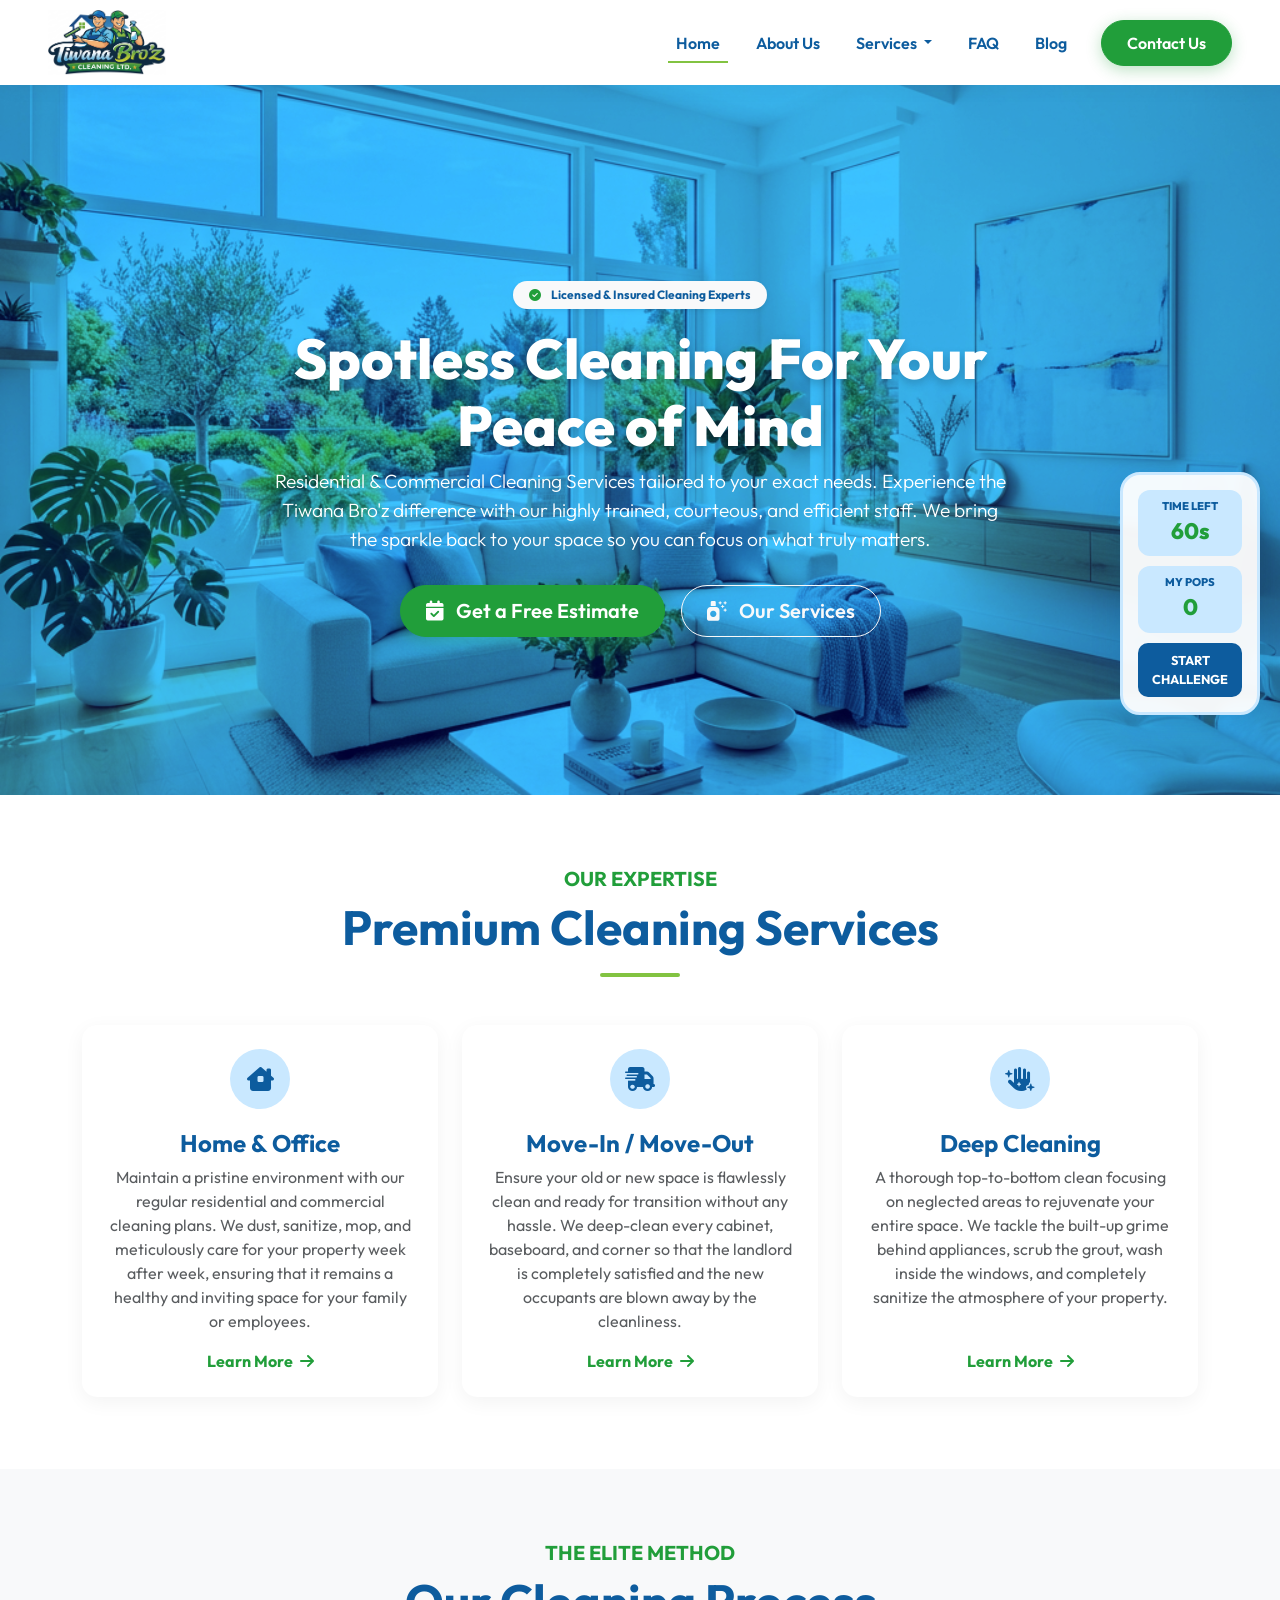
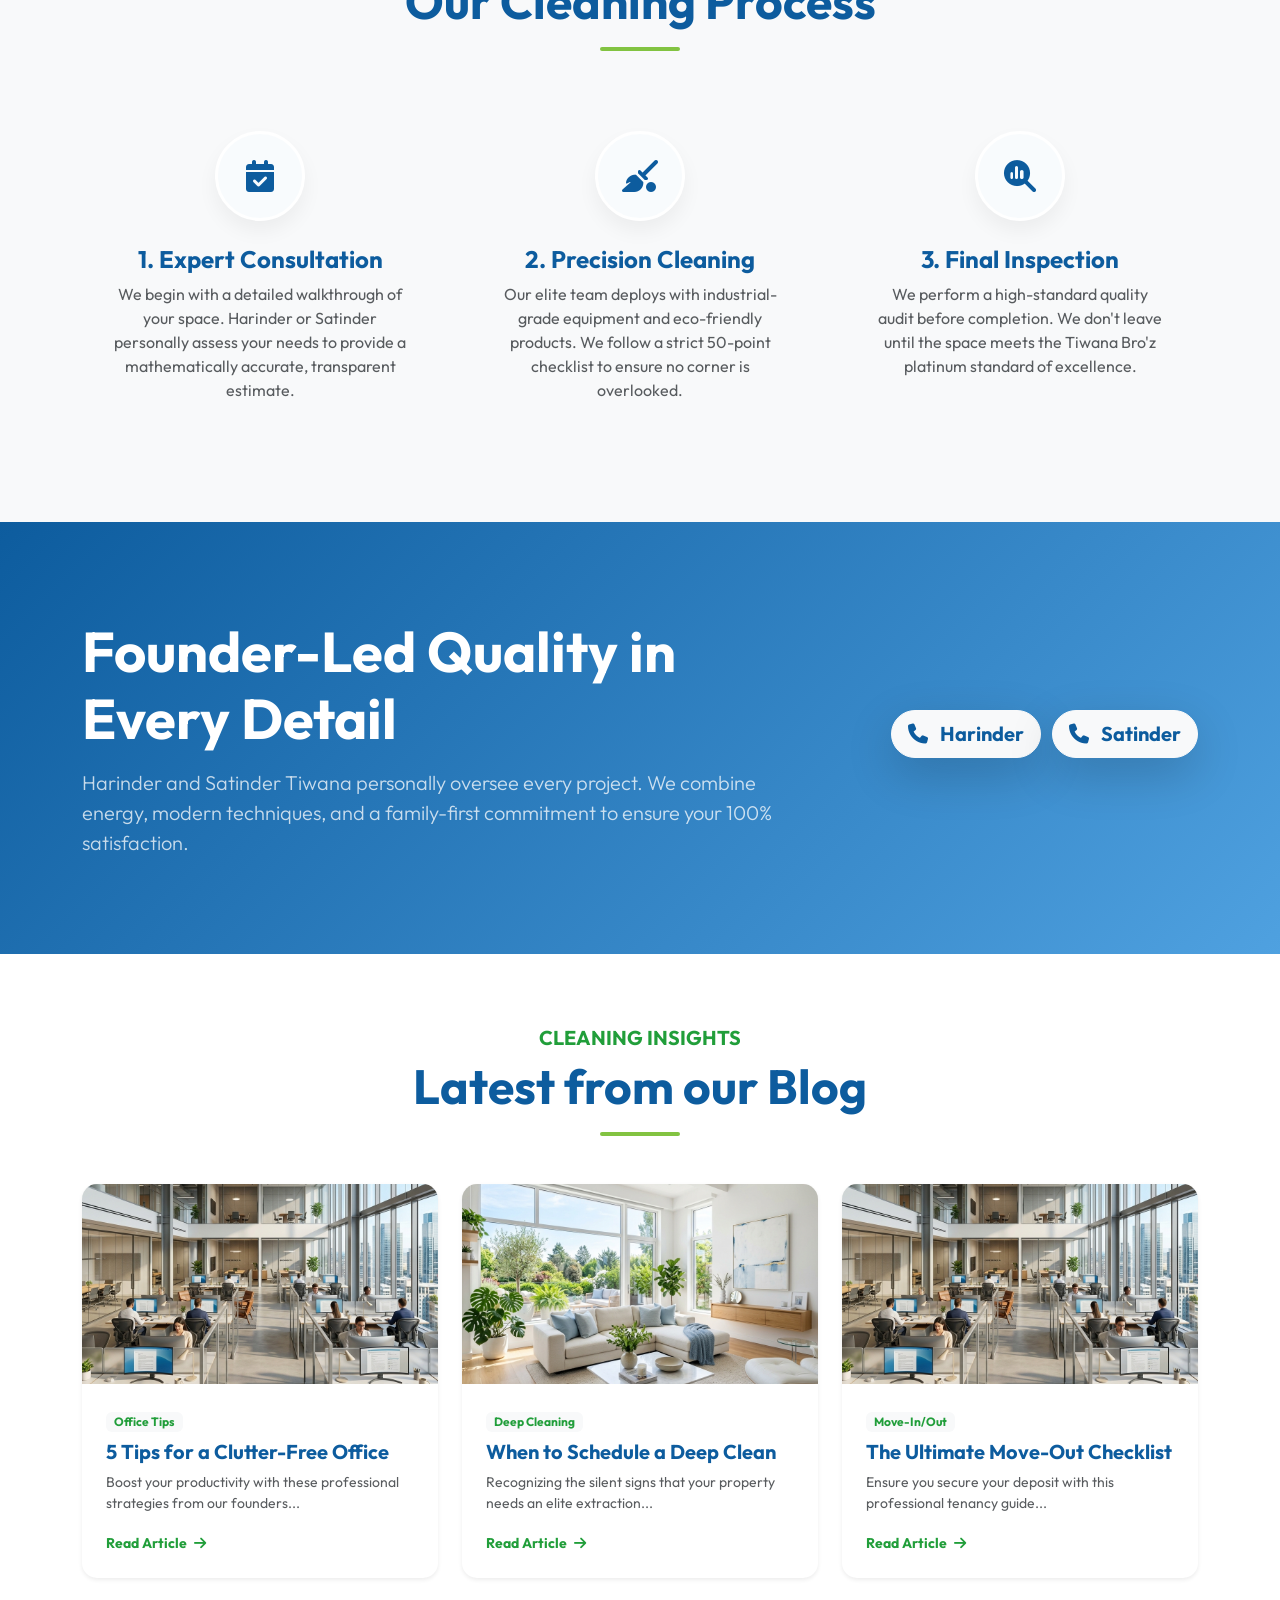
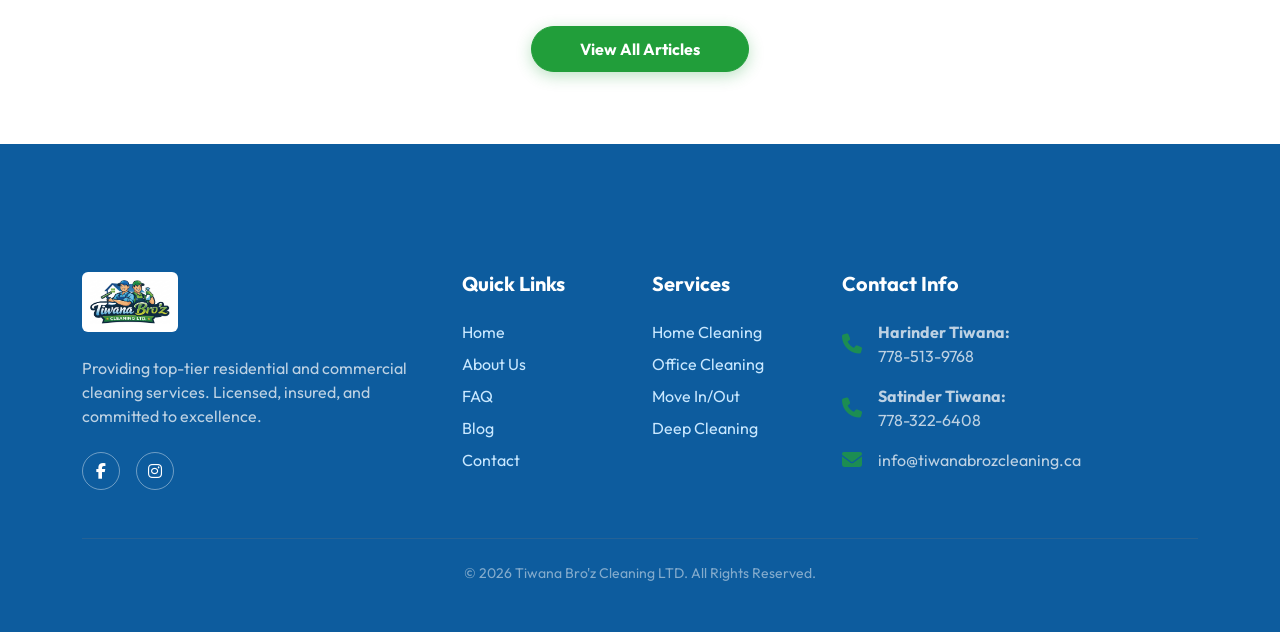
==== index.html @ 013b400e "Selective deployment: Home, About, and Contact pages only" ====
<!DOCTYPE html>
<html lang="en">
<head>
    <meta charset="UTF-8">
    <meta name="viewport" content="width=device-width, initial-scale=1.0">
    <title>Tiwana Bro'z Cleaning Ltd. | Residential & Commercial Cleaning</title>
    <meta name="description" content="Tiwana Bro'z Cleaning offers top-tier Residential & Commercial cleaning services including Move-In/Move-Out and Deep Cleaning in your area. Licensed & Insured.">
    <!-- Bootstrap 5 CSS -->
    <link href="https://cdn.jsdelivr.net/npm/bootstrap@5.3.2/dist/css/bootstrap.min.css" rel="stylesheet">
    <!-- Font Awesome -->
    <link rel="stylesheet" href="https://cdnjs.cloudflare.com/ajax/libs/font-awesome/6.4.0/css/all.min.css">
    <!-- Custom CSS -->
    <link rel="stylesheet" href="style.css">
    <link rel="icon" type="image/png" href="images/logo.png">
</head>
<body>

    <!-- Transparent Glass Navbar -->
    <nav class="navbar navbar-expand-lg navbar-glass fixed-top">
        <div class="container-fluid px-4 px-lg-5">
            <a class="navbar-brand" href="index.html">
                <img src="images/logo.png?v=2" alt="Tiwana Bro'z Cleaning LTD. Logo" style="object-fit: contain;">
            </a>
            <button class="navbar-toggler" type="button" data-bs-toggle="collapse" data-bs-target="#navbarNav" aria-controls="navbarNav" aria-expanded="false" aria-label="Toggle navigation">
                <span class="navbar-toggler-icon"></span>
            </button>
            <div class="collapse navbar-collapse" id="navbarNav">
                <ul class="navbar-nav ms-auto mb-2 mb-lg-0 align-items-center">
                    <li class="nav-item"><a class="nav-link active" href="index.html">Home</a></li>
                    <li class="nav-item"><a class="nav-link" href="about.html">About Us</a></li>
                    <li class="nav-item dropdown">
                        <a class="nav-link dropdown-toggle" href="#" role="button" data-bs-toggle="dropdown" aria-expanded="false">
                            Services
                        </a>
                        <ul class="dropdown-menu border-0 shadow">
                            <li><a class="dropdown-item" href="service-1.html">Home & Office Cleaning</a></li>
                            <li><a class="dropdown-item" href="service-2.html">Move-In / Move-Out</a></li>
                            <li><a class="dropdown-item" href="service-3.html">Deep Cleaning</a></li>
                        </ul>
                    </li>
                    <li class="nav-item"><a class="nav-link" href="faq.html">FAQ</a></li>
                    <li class="nav-item"><a class="nav-link" href="blog.html">Blog</a></li>
                    <li class="nav-item ms-lg-3 mt-3 mt-lg-0"><a class="btn btn-primary" href="contact.html">Contact Us</a></li>
                </ul>
            </div>
        </div>
    </nav>

    <!-- Hero Section -->
    <section class="hero-section" style="background-image: url('images/hero-bg.png');">
        <!-- Overlay is handled in CSS background parameter -->
        <div class="container hero-content text-center mt-5">
            <div class="row justify-content-center">
                <div class="col-lg-8 animate-on-scroll">
                    <span class="badge bg-light text-ocean rounded-pill px-3 py-2 mb-3 shadow-sm"><i class="fa-solid fa-check-circle text-grass me-2"></i> Licensed & Insured Cleaning Experts</span>
                    <h1>Spotless Cleaning For Your Peace of Mind</h1>
                    <p class="lead">Residential & Commercial Cleaning Services tailored to your exact needs. Experience the Tiwana Bro'z difference with our highly trained, courteous, and efficient staff. We bring the sparkle back to your space so you can focus on what truly matters.</p>
                    <div class="d-flex justify-content-center gap-3">
                        <a href="contact.html" class="btn btn-primary btn-lg"><i class="fa-solid fa-calendar-check me-2"></i> Get a Free Estimate</a>
                        <a href="service-1.html" class="btn btn-outline-light btn-lg"><i class="fa-solid fa-spray-can-sparkles me-2"></i> Our Services</a>
                    </div>
                </div>
            </div>
        </div>

    </section>

    <!-- Services Overview Section -->
    <section class="py-5 bg-white">
        <div class="container py-4">
            <div class="text-center mb-5 animate-on-scroll">
                <h5 class="text-grass fw-bold">OUR EXPERTISE</h5>
                <h2 class="display-5 fw-bold text-ocean">Premium Cleaning Services</h2>
                <div class="mx-auto mt-3" style="width: 80px; height: 4px; background-color: var(--tb-lime-green); border-radius: 2px;"></div>
            </div>
            <div class="row g-4">
                <div class="col-md-4 animate-on-scroll" style="transition-delay: 0.1s;">
                    <div class="card service-card p-4 h-100 text-center">
                        <div class="service-icon mx-auto"><i class="fa-solid fa-house-chimney-window"></i></div>
                        <h4 class="fw-bold text-ocean">Home & Office</h4>
                        <p class="text-muted">Maintain a pristine environment with our regular residential and commercial cleaning plans. We dust, sanitize, mop, and meticulously care for your property week after week, ensuring that it remains a healthy and inviting space for your family or employees.</p>
                        <a href="service-1.html" class="text-grass fw-bold mt-auto text-decoration-none">Learn More <i class="fa-solid fa-arrow-right ms-1"></i></a>
                    </div>
                </div>
                <div class="col-md-4 animate-on-scroll" style="transition-delay: 0.2s;">
                    <div class="card service-card p-4 h-100 text-center">
                        <div class="service-icon mx-auto"><i class="fa-solid fa-truck-fast"></i></div>
                        <h4 class="fw-bold text-ocean">Move-In / Move-Out</h4>
                        <p class="text-muted">Ensure your old or new space is flawlessly clean and ready for transition without any hassle. We deep-clean every cabinet, baseboard, and corner so that the landlord is completely satisfied and the new occupants are blown away by the cleanliness.</p>
                        <a href="service-2.html" class="text-grass fw-bold mt-auto text-decoration-none">Learn More <i class="fa-solid fa-arrow-right ms-1"></i></a>
                    </div>
                </div>
                <div class="col-md-4 animate-on-scroll" style="transition-delay: 0.3s;">
                    <div class="card service-card p-4 h-100 text-center">
                        <div class="service-icon mx-auto"><i class="fa-solid fa-hand-sparkles"></i></div>
                        <h4 class="fw-bold text-ocean">Deep Cleaning</h4>
                        <p class="text-muted">A thorough top-to-bottom clean focusing on neglected areas to rejuvenate your entire space. We tackle the built-up grime behind appliances, scrub the grout, wash inside the windows, and completely sanitize the atmosphere of your property.</p>
                        <a href="service-3.html" class="text-grass fw-bold mt-auto text-decoration-none">Learn More <i class="fa-solid fa-arrow-right ms-1"></i></a>
                    </div>
                </div>
            </div>
        </div>
    </section>

    <!-- Premium Process Section -->
    <section class="py-5 bg-light position-relative">
        <div class="container py-4">
            <div class="text-center mb-5 animate-on-scroll">
                <h5 class="text-grass fw-bold">THE ELITE METHOD</h5>
                <h2 class="display-5 fw-bold text-ocean">Our Cleaning Process</h2>
                <div class="mx-auto mt-3" style="width: 80px; height: 4px; background-color: var(--tb-lime-green); border-radius: 2px;"></div>
            </div>
            
            <div class="row g-4 justify-content-center">
                <div class="col-lg-4 animate-on-scroll">
                    <div class="process-step">
                        <div class="process-icon-wrapper">
                            <i class="fa-solid fa-calendar-check"></i>
                        </div>
                        <h4 class="fw-bold text-ocean">1. Expert Consultation</h4>
                        <p class="text-muted">We begin with a detailed walkthrough of your space. Harinder or Satinder personally assess your needs to provide a mathematically accurate, transparent estimate.</p>
                    </div>
                </div>
                <div class="col-lg-4 animate-on-scroll" style="transition-delay: 0.2s;">
                    <div class="process-step">
                        <div class="process-icon-wrapper">
                            <i class="fa-solid fa-broom-ball"></i>
                        </div>
                        <h4 class="fw-bold text-ocean">2. Precision Cleaning</h4>
                        <p class="text-muted">Our elite team deploys with industrial-grade equipment and eco-friendly products. We follow a strict 50-point checklist to ensure no corner is overlooked.</p>
                    </div>
                </div>
                <div class="col-lg-4 animate-on-scroll" style="transition-delay: 0.4s;">
                    <div class="process-step">
                        <div class="process-icon-wrapper">
                            <i class="fa-solid fa-magnifying-glass-chart"></i>
                        </div>
                        <h4 class="fw-bold text-ocean">3. Final Inspection</h4>
                        <p class="text-muted">We perform a high-standard quality audit before completion. We don't leave until the space meets the Tiwana Bro'z platinum standard of excellence.</p>
                    </div>
                </div>
            </div>
        </div>
    </section>

    <!-- Founder Commitment Section -->
    <section class="py-5 bg-gradient-blue text-white position-relative overflow-hidden">
        <div class="container py-5 position-relative z-index-2">
            <div class="row align-items-center">
                <div class="col-lg-8 mb-4 mb-lg-0 animate-on-scroll">
                    <h2 class="display-4 fw-bold mb-3 text-white">Founder-Led Quality in Every Detail</h2>
                    <p class="lead mb-0 text-white opacity-75">Harinder and Satinder Tiwana personally oversee every project. We combine energy, modern techniques, and a family-first commitment to ensure your 100% satisfaction.</p>
                </div>
                <div class="col-lg-4 text-lg-end animate-on-scroll">
                    <a href="tel:7785139768" class="btn btn-light btn-lg text-ocean fw-bold shadow-lg mb-2 me-2 rounded-pill hover-glow"><i class="fa-solid fa-phone me-2"></i> Harinder</a>
                    <a href="tel:7783226408" class="btn btn-light btn-lg text-ocean fw-bold shadow-lg mb-2 rounded-pill hover-glow"><i class="fa-solid fa-phone me-2"></i> Satinder</a>
                </div>
            </div>
        </div>
    </section>

    <!-- Latest Blog Section -->
    <section class="py-5 bg-white">
        <div class="container py-4">
            <div class="text-center mb-5 animate-on-scroll">
                <h5 class="text-grass fw-bold">CLEANING INSIGHTS</h5>
                <h2 class="display-5 fw-bold text-ocean">Latest from our Blog</h2>
                <div class="mx-auto mt-3" style="width: 80px; height: 4px; background-color: var(--tb-lime-green); border-radius: 2px;"></div>
            </div>
            
            <div class="row g-4">
                <div class="col-md-4 animate-on-scroll">
                    <div class="card service-card border-0 shadow-sm h-100">
                        <img src="images/office-bg.png" class="card-img-top rounded-top" alt="Office Cleaning" style="height: 200px; object-fit: cover;">
                        <div class="card-body p-4">
                            <span class="badge bg-light text-grass mb-2">Office Tips</span>
                            <h5 class="fw-bold text-ocean">5 Tips for a Clutter-Free Office</h5>
                            <p class="text-muted small">Boost your productivity with these professional strategies from our founders...</p>
                            <a href="blog-post-1.html" class="text-grass fw-bold text-decoration-none small">Read Article <i class="fa-solid fa-arrow-right ms-1"></i></a>
                        </div>
                    </div>
                </div>
                <div class="col-md-4 animate-on-scroll" style="transition-delay: 0.1s;">
                    <div class="card service-card border-0 shadow-sm h-100">
                        <img src="images/hero-bg.png" class="card-img-top rounded-top" alt="Deep Cleaning" style="height: 200px; object-fit: cover;">
                        <div class="card-body p-4">
                            <span class="badge bg-light text-grass mb-2">Deep Cleaning</span>
                            <h5 class="fw-bold text-ocean">When to Schedule a Deep Clean</h5>
                            <p class="text-muted small">Recognizing the silent signs that your property needs an elite extraction...</p>
                            <a href="blog-post-2.html" class="text-grass fw-bold text-decoration-none small">Read Article <i class="fa-solid fa-arrow-right ms-1"></i></a>
                        </div>
                    </div>
                </div>
                <div class="col-md-4 animate-on-scroll" style="transition-delay: 0.2s;">
                    <div class="card service-card border-0 shadow-sm h-100">
                        <img src="images/office-bg.png" class="card-img-top rounded-top" alt="Move Out" style="height: 200px; object-fit: cover;">
                        <div class="card-body p-4">
                            <span class="badge bg-light text-grass mb-2">Move-In/Out</span>
                            <h5 class="fw-bold text-ocean">The Ultimate Move-Out Checklist</h5>
                            <p class="text-muted small">Ensure you secure your deposit with this professional tenancy guide...</p>
                            <a href="blog-post-3.html" class="text-grass fw-bold text-decoration-none small">Read Article <i class="fa-solid fa-arrow-right ms-1"></i></a>
                        </div>
                    </div>
                </div>
            </div>
            
            <div class="text-center mt-5">
                <a href="blog.html" class="btn btn-primary rounded-pill px-5 fw-bold">View All Articles</a>
            </div>
        </div>
    </section>

    <!-- Footer -->
    <footer class="mt-0">
        <div class="container py-5 position-relative z-index-2">
            <div class="row g-4 mb-4">
                <div class="col-lg-4 col-md-6 mb-4">
                    <div class="mb-4"><img src="images/logo.png?v=2" alt="Tiwana Bro'z Cleaning LTD. Logo" height="60" class="bg-white rounded p-2"></div>
                    <p class="text-light opacity-75 mb-4">Providing top-tier residential and commercial cleaning services. Licensed, insured, and committed to excellence.</p>
                    <div class="d-flex gap-3 mt-4">
                        <a href="#" class="footer-social-link"><i class="fa-brands fa-facebook-f"></i></a>
                        <a href="#" class="footer-social-link"><i class="fa-brands fa-instagram"></i></a>
                    </div>
                </div>
                <div class="col-lg-2 col-md-6 mb-4">
                    <h5 class="text-white fw-bold mb-4">Quick Links</h5>
                    <ul class="list-unstyled">
                        <li class="mb-2"><a href="index.html">Home</a></li>
                        <li class="mb-2"><a href="about.html">About Us</a></li>
                        <li class="mb-2"><a href="faq.html">FAQ</a></li>
                        <li class="mb-2"><a href="blog.html">Blog</a></li>
                        <li class="mb-2"><a href="contact.html">Contact</a></li>
                    </ul>
                </div>
                <div class="col-lg-2 col-md-6 mb-4">
                    <h5 class="text-white fw-bold mb-4">Services</h5>
                    <ul class="list-unstyled">
                        <li class="mb-2"><a href="service-1.html">Home Cleaning</a></li>
                        <li class="mb-2"><a href="service-1.html">Office Cleaning</a></li>
                        <li class="mb-2"><a href="service-2.html">Move In/Out</a></li>
                        <li class="mb-2"><a href="service-3.html">Deep Cleaning</a></li>
                    </ul>
                </div>
                <div class="col-lg-4 col-md-6 mb-4">
                    <h5 class="text-white fw-bold mb-4">Contact Info</h5>
                    <ul class="list-unstyled text-light opacity-75">
                        <li class="mb-3 d-flex align-items-center gap-3">
                            <i class="fa-solid fa-phone text-grass fs-5"></i>
                            <div>
                                <strong>Harinder Tiwana:</strong> <br><a href="tel:7785139768" class="text-light">778-513-9768</a>
                            </div>
                        </li>
                        <li class="mb-3 d-flex align-items-center gap-3">
                            <i class="fa-solid fa-phone text-grass fs-5"></i>
                            <div>
                                <strong>Satinder Tiwana:</strong> <br><a href="tel:7783226408" class="text-light">778-322-6408</a>
                            </div>
                        </li>
                        <li class="mb-3 d-flex align-items-center gap-3">
                            <i class="fa-solid fa-envelope text-grass fs-5"></i>
                            <a href="mailto:info@tiwanabrozcleaning.ca" class="text-light">info@tiwanabrozcleaning.ca</a>
                        </li>
                    </ul>
                </div>
            </div>
            <hr class="border-secondary mb-4 opacity-25">
            <div class="text-center text-light opacity-50 small">
                &copy; 2026 Tiwana Bro'z Cleaning LTD. All Rights Reserved.
            </div>
        </div>
    </footer>

    <script src="https://cdn.jsdelivr.net/npm/bootstrap@5.3.2/dist/js/bootstrap.bundle.min.js"></script>
    <script src="script.js"></script>
</body>
</html>
---- style.css ----
@import url('https://fonts.googleapis.com/css2?family=Outfit:wght@300;400;600;700;800&display=swap');

:root {
  /* Tiwana Bro'z Color Palette based on Business Card */
  --tb-ocean-blue: #0D5C9E;
  --tb-sky-blue: #4FA1E0;
  --tb-light-blue: #C9E8FF;
  --tb-grass-green: #219E3A;
  --tb-lime-green: #82C341;
  --tb-text-dark: #2B3A4A;
  --tb-text-light: #F7FBFF;
  --tb-white: #FFFFFF;
  --tb-cursor-size: 25px;
}

body {
  font-family: 'Outfit', sans-serif;
  color: var(--tb-text-dark);
  background-color: var(--tb-text-light);
  overflow-x: hidden;
  padding-top: 75px; /* Offset for fixed-top navbar */
}

h1, h2, h3, h4, h5, h6 {
  font-weight: 700;
  color: var(--tb-ocean-blue);
}

.hero-section h1, .hero-section h2, .hero-section p,
.page-header h1, .page-header h2, .page-header p,
.bg-gradient-blue h1, .bg-gradient-blue h2, .bg-gradient-blue p,
.bg-gradient-green h1, .bg-gradient-green h2, .bg-gradient-green p {
    color: white !important;
}

/* Custom Overrides & Reusables */
.bg-ocean { background-color: var(--tb-ocean-blue) !important; color: white; }
.bg-sky { background-color: var(--tb-sky-blue) !important; color: white; }
.bg-grass { background-color: var(--tb-grass-green) !important; color: white; }
.bg-gradient-blue {
    background: linear-gradient(135deg, var(--tb-ocean-blue) 0%, var(--tb-sky-blue) 100%);
    color: white;
}
.bg-gradient-green {
    background: linear-gradient(135deg, var(--tb-grass-green) 0%, var(--tb-lime-green) 100%);
    color: white;
}
.text-ocean { color: var(--tb-ocean-blue) !important; }
.text-sky { color: var(--tb-sky-blue) !important; }
.text-grass { color: var(--tb-grass-green) !important; }

/* Buttons */
.btn-primary {
  background-color: var(--tb-grass-green);
  border-color: var(--tb-grass-green);
  border-radius: 50px;
  padding: 10px 25px;
  font-weight: 600;
  box-shadow: 0 4px 15px rgba(33, 158, 58, 0.3);
  transition: all 0.3s ease;
}

.btn-primary:hover {
  background-color: var(--tb-lime-green);
  border-color: var(--tb-lime-green);
  transform: translateY(-2px);
  box-shadow: 0 6px 20px rgba(130, 195, 65, 0.4);
}

.btn-outline-light {
    border-radius: 50px;
    padding: 10px 25px;
    font-weight: 600;
    transition: all 0.3s ease;
}

.btn-outline-light:hover {
    color: var(--tb-ocean-blue);
    background-color: white;
    transform: translateY(-2px);
}

/* Solid White Navbar */
.navbar-glass {
  background: var(--tb-white) !important;
  box-shadow: 0 2px 20px rgba(0, 0, 0, 0.05);
  transition: all 0.4s ease;
  padding: 5px 0; /* Reduced padding */
}
.navbar-brand img {
  height: 65px; /* Compact but clear logo size */
  transition: all 0.3s ease;
}
.navbar-toggler {
    border-color: var(--tb-ocean-blue);
    padding: 8px;
}
.navbar-toggler-icon {
    background-image: url("data:image/svg+xml,%3csvg xmlns='http://www.w3.org/2000/svg' viewBox='0 0 30 30'%3e%3cpath stroke='rgba(13, 92, 158, 1)' stroke-linecap='round' stroke-miterlimit='10' stroke-width='2' d='M4 7h22M4 15h22M4 23h22'/%3e%3c/svg%3e") !important;
}
.navbar-glass .navbar-nav .nav-link {
  color: var(--tb-ocean-blue) !important;
  font-weight: 600;
  margin: 0 10px;
  position: relative;
}
.navbar-glass .navbar-nav .nav-link::before {
  content: '';
  position: absolute;
  width: 0;
  height: 2px;
  bottom: 0;
  left: 0;
  background-color: var(--tb-lime-green);
  transition: width 0.3s ease;
}
.navbar-glass .navbar-nav .nav-link:hover::before,
.navbar-glass .navbar-nav .nav-link.active::before {
  width: 100%;
}
.dropdown-menu {
    border: none;
    box-shadow: 0 10px 30px rgba(0,0,0,0.1);
    border-radius: 12px;
}
.dropdown-item {
    color: var(--tb-ocean-blue);
    font-weight: 500;
    padding: 10px 20px;
}
.dropdown-item:hover, .dropdown-item.active {
    background-color: var(--tb-light-blue);
    color: var(--tb-ocean-blue);
}

/* Hero Section with Animations */
.hero-section {
  position: relative;
  min-height: 80vh;
  display: flex;
  align-items: center;
  background: url('images/hero-bg.png') center/cover no-repeat; /* Fallback */
  background-blend-mode: overlay;
  background-color: rgba(13, 92, 158, 0.85); /* Ocean blue overlay */
  overflow: hidden;
  color: white;
}

.hero-content {
  position: relative;
  z-index: 2;
}

.hero-section h1 {
  color: white !important;
  font-size: 3.5rem;
  font-weight: 800;
  text-shadow: 0 4px 10px rgba(0,0,0,0.2);
}

.hero-section p {
  color: white !important;
  font-size: 1.2rem;
  font-weight: 300;
  margin-bottom: 2rem;
}

/* Animated Bubbles */
.bubble {
  position: absolute;
  bottom: -20px;
  border-radius: 50%;
  background: radial-gradient(circle at 30% 30%, rgba(255, 255, 255, 0.8), rgba(255, 255, 255, 0.1));
  box-shadow: 0 0 15px rgba(255, 255, 255, 0.4), inset 0 0 10px rgba(255, 255, 255, 0.5);
  animation: floatUp 15s infinite ease-in;
  opacity: 0;
  z-index: 10; /* Brought to front to make clickable */
}

@keyframes floatUp {
  0% { transform: translateY(0) scale(0.8); opacity: 0; }
  10% { opacity: 1; }
  90% { opacity: 1; }
  100% { transform: translateY(-1000px) scale(1.2); opacity: 0; }
}

/* Popping Animation */
.bubble.pop {
    animation: popAnimation 0.3s ease-out forwards !important;
}

@keyframes popAnimation {
    0% { transform: scale(1); opacity: 1; }
    50% { transform: scale(1.4); opacity: 0.5; }
    100% { transform: scale(0); opacity: 0; }
}

/* Sparkles Decoration */
.sparkle {
    position: absolute;
    width: 20px;
    height: 20px;
    background: white;
    clip-path: polygon(50% 0%, 61% 35%, 98% 35%, 68% 57%, 79% 91%, 50% 70%, 21% 91%, 32% 57%, 2% 35%, 39% 35%);
    animation: twinkle 3s infinite alternate;
}

@keyframes twinkle {
    0% { transform: scale(0.5); opacity: 0.3; }
    100% { transform: scale(1.2) rotate(45deg); opacity: 1; box-shadow: 0 0 10px white; }
}

/* Service Cards */
.service-card {
  border: none;
  border-radius: 15px;
  box-shadow: 0 5px 20px rgba(0, 0, 0, 0.05);
  transition: all 0.3s ease;
  overflow: hidden;
  height: 100%;
}
.service-card:hover {
  transform: translateY(-10px);
  box-shadow: 0 15px 30px rgba(13, 92, 158, 0.15);
}
.service-icon {
  width: 60px;
  height: 60px;
  border-radius: 50%;
  display: flex;
  align-items: center;
  justify-content: center;
  background-color: var(--tb-light-blue);
  color: var(--tb-ocean-blue);
  font-size: 24px;
  margin-bottom: 20px;
}

/* Footer Element */
.footer-wave {
  position: absolute;
  top: -50px;
  left: 0;
  width: 100%;
  overflow: hidden;
  line-height: 0;
}
.footer-wave svg {
  display: block;
  width: calc(100% + 1.3px);
  height: 50px;
}
.footer-svg-path { fill: var(--tb-ocean-blue); }

.footer-social-link {
    width: 38px;
    height: 38px;
    border: 1px solid rgba(255,255,255,0.4);
    border-radius: 50%;
    color: white;
    display: flex;
    align-items: center;
    justify-content: center;
    text-decoration: none;
    transition: all 0.3s ease;
    padding: 0;
}

.footer-social-link:hover {
    background: var(--tb-lime-green);
    border-color: var(--tb-lime-green);
    color: var(--tb-ocean-blue);
    transform: translateY(-3px);
}

/* Contact Icon Circle Fix */
.contact-icon-circle {
  width: 60px;
  height: 60px;
  display: flex !important;
  align-items: center;
  justify-content: center;
  flex-shrink: 0;
  border-radius: 50%;
}


footer {
  position: relative;
  background-color: var(--tb-ocean-blue);
  color: var(--tb-light-blue);
  padding-top: 80px;
}
footer a { color: var(--tb-light-blue); text-decoration: none; transition: 0.3s; }
footer a:hover { color: var(--tb-lime-green); padding-left: 5px; }

/* Global Animations (Triggered by Intersection Observer) */
.animate-on-scroll {
  opacity: 0;
  transform: translateY(30px);
  transition: all 0.8s ease-out;
}
.animate-on-scroll.visible {
  opacity: 1;
  transform: translateY(0);
}

/* Form Styles */
.form-control {
    border-radius: 8px;
    padding: 12px 15px;
    border: 1px solid #ddd;
}
.form-control:focus {
    border-color: var(--tb-sky-blue);
    box-shadow: 0 0 0 0.2rem rgba(79, 161, 224, 0.25);
}

/* Media Queries for Mobile Fine-Tuning */
@media (max-width: 768px) {
  .hero-section h1 { font-size: 2.5rem; }
  .footer-wave { top: -20px; }
  .footer-wave svg { height: 20px; }
}

/* --- Bubble Challenge UI --- */
#game-stats {
    position: absolute;
    right: 20px;
    bottom: 80px;
    background: rgba(255, 255, 255, 0.95);
    padding: 15px;
    border-radius: 20px;
    box-shadow: 0 10px 30px rgba(13, 92, 158, 0.15);
    z-index: 999;
    text-align: center;
    border: 3px solid var(--tb-light-blue);
    display: none; /* Shown via JS */
    flex-direction: column;
    gap: 10px;
    width: 140px;
    backdrop-filter: blur(5px);
}

.stat-box {
    background: var(--tb-light-blue);
    padding: 8px;
    border-radius: 12px;
}

.stat-label { font-size: 0.7rem; text-transform: uppercase; color: var(--tb-ocean-blue); font-weight: 800; display: block; }
.stat-value { font-size: 1.4rem; font-weight: 800; color: var(--tb-grass-green); }

.btn-game {
    background: var(--tb-ocean-blue);
    color: white;
    border: none;
    border-radius: 10px;
    padding: 8px;
    font-size: 0.8rem;
    font-weight: 700;
}

@media (max-width: 991px) {
    #game-stats {
        bottom: 20px;
        right: 20px;
        flex-direction: row;
        width: auto;
        padding: 10px;
    }
}

/* --- Advanced Service Page Elements --- */

/* Hover Effects */
.hover-lift {
    transition: transform 0.3s cubic-bezier(0.175, 0.885, 0.32, 1.275), box-shadow 0.3s ease;
}
.hover-lift:hover {
    transform: translateY(-10px);
    box-shadow: 0 15px 40px rgba(13, 92, 158, 0.15) !important;
}

.hover-glow:hover {
    box-shadow: 0 0 25px rgba(130, 195, 65, 0.3) !important;
    border-color: var(--tb-lime-green) !important;
}

/* Pulsing Icons */
.icon-pulse {
    animation: iconPulse 2s infinite;
}
@keyframes iconPulse {
    0% { transform: scale(1); }
    50% { transform: scale(1.1); box-shadow: 0 0 15px rgba(13, 92, 158, 0.2); }
    100% { transform: scale(1); }
}

/* Process Timeline */
.process-timeline {
    position: relative;
    padding: 2rem 0;
}
.timeline-step {
    text-align: center;
    position: relative;
    z-index: 2;
}
.step-circle {
    width: 70px;
    height: 70px;
    background: var(--tb-white);
    border: 3px solid var(--tb-ocean-blue);
    border-radius: 50%;
    display: flex;
    align-items: center;
    justify-content: center;
    margin: 0 auto 1.5rem;
    font-size: 1.5rem;
    color: var(--tb-ocean-blue);
    font-weight: 800;
    transition: all 0.4s ease;
}
.timeline-step:hover .step-circle {
    background: var(--tb-ocean-blue);
    color: var(--tb-white);
    transform: scale(1.1);
}

/* Package Cards */
.package-card {
    border: 2px solid var(--tb-light-blue);
    border-radius: 20px;
    padding: 2.5rem;
    height: 100%;
    transition: all 0.3s ease;
    background: white;
}
.package-card.popular {
    border-color: var(--tb-grass-green);
    position: relative;
    transform: scale(1.05);
    z-index: 3;
}
.package-badge {
    position: absolute;
    top: -15px;
    left: 50%;
    transform: translateX(-50%);
    background: var(--tb-grass-green);
    color: white;
    padding: 5px 15px;
    border-radius: 50px;
    font-size: 0.8rem;
    font-weight: 700;
}

/* Custom Button Styles for Pricing */
.btn-grass {
    background: var(--tb-grass-green) !important;
    border: none !important;
    color: white !important;
    padding: 10px 30px;
    border-radius: 50px;
    font-weight: 600;
    transition: all 0.3s ease;
    display: inline-block;
    text-decoration: none;
}
.btn-grass:hover {
    background: #218838 !important;
    transform: translateY(-2px);
    box-shadow: 0 5px 15px rgba(40, 167, 69, 0.4);
}

.btn-outline-ocean {
    border: 2px solid var(--tb-ocean-blue) !important;
    background: transparent !important;
    color: var(--tb-ocean-blue) !important;
    padding: 8px 30px;
    border-radius: 50px;
    font-weight: 600;
    transition: all 0.3s ease;
    display: inline-block;
    text-decoration: none;
}
.btn-outline-ocean:hover {
    background: var(--tb-ocean-blue) !important;
    color: white !important;
    transform: translateY(-2px);
    box-shadow: 0 5px 15px rgba(13, 92, 158, 0.2);
}


/* Before/After Slider Shim */
.ba-slider {
    position: relative;
    overflow: hidden;
    border-radius: 15px;
    box-shadow: 0 10px 30px rgba(0,0,0,0.1);
}
.ba-overlay {
    position: absolute;
    top: 50%;
    left: 50%;
    transform: translate(-50%, -50%);
    background: rgba(13, 92, 158, 0.8);
    color: white;
    padding: 10px 20px;
    border-radius: 50px;
    pointer-events: none;
}

/* Feature Cards */
.feature-card {
    background: var(--tb-white);
    border-radius: 20px;
    padding: 2.5rem 2rem;
    border: 1px solid rgba(13, 92, 158, 0.1);
    border-bottom: 5px solid var(--tb-ocean-blue);
    height: 100%;
    transition: all 0.4s cubic-bezier(0.165, 0.84, 0.44, 1);
    box-shadow: 0 10px 30px rgba(0,0,0,0.02);
}

.feature-card:hover {
    transform: translateY(-10px);
    box-shadow: 0 20px 40px rgba(13, 92, 158, 0.1);
}

.feature-card i.fs-2 {
    background: rgba(13, 92, 158, 0.05);
    width: 60px;
    height: 60px;
    line-height: 60px;
    border-radius: 12px;
    margin-bottom: 1.5rem;
    display: inline-block;
}

.feature-card ul {
    margin-top: 1.5rem;
    padding-left: 0;
}

.feature-card li {
    display: flex;
    align-items: flex-start;
    gap: 12px;
    margin-bottom: 1rem !important;
    text-align: left;
    line-height: 1.4;
}

.feature-card li i {
    font-size: 0.9rem;
    margin-top: 4px;
    flex-shrink: 0;
}

.feature-card h4 {
    font-size: 1.25rem;
    letter-spacing: -0.02em;
}
.feature-card i {
    font-size: 1.5rem;
    color: var(--tb-ocean-blue);
    margin-bottom: 0;
    display: flex;
    align-items: center;
    justify-content: center;
}

.feature-card i.fs-2 {
    background: rgba(13, 92, 158, 0.08);
    width: 60px;
    height: 60px;
    border-radius: 14px;
    margin-bottom: 1.5rem;
    display: flex;
    align-items: center;
    justify-content: center;
    font-size: 1.75rem;
    color: var(--tb-ocean-blue);
}

/* Comparison Section */
.compare-box {
    padding: 1.5rem;
    border-radius: 12px;
    height: 100%;
}
.compare-standard { border: 2px solid #eee; background: #f9f9f9; }
.compare-deep { border: 2px solid var(--tb-sky-blue); background: var(--tb-light-blue); }

/* Enhanced Premium Animated Waves - Truly Liquid */
.section-relative { position: relative; overflow: hidden; padding-bottom: 60px !important; padding-top: 40px !important; background: var(--tb-ocean-blue); }

.top-wave {
    position: absolute;
    top: -2px; /* Deep overlap to hide straight background edges */
    left: 0;
    width: 100%;
    overflow: hidden;
    line-height: 0;
    z-index: 10;
}

.top-wave svg {
    display: block;
    width: calc(100% + 1.3px);
    height: 60px;
}

.animated-waves {
    position: absolute;
    bottom: -10px; /* Deep overlap to hide straight background edges */
    left: 0;
    width: 100%;
    height: 120px;
    overflow: hidden;
    line-height: 0;
    z-index: 10;
    pointer-events: none;
}

.wave-layer {
    position: absolute;
    bottom: 0;
    left: 0;
    width: 200%;
    height: 100%;
    background-size: 50% 100%;
    transform: translate3d(0, 0, 0);
}

.wave-1 {
    background: url("data:image/svg+xml,%3Csvg xmlns='http://www.w3.org/2000/svg' viewBox='0 0 1200 120' preserveAspectRatio='none'%3E%3Cpath d='M321.39,56.44c58-10.79,114.16-30.13,172-41.86,82.39-16.72,168.19-17.73,250.45-.39C823.78,31,906.67,72,985.66,92.83c70.05,18.48,146.53,26.09,214.34,3V120H0V27.35A600.21,600.21,0,0,0,321.39,56.44Z' fill='%234FA1E0'/%3E%3C/svg%3E");
    animation: wave-move 20s cubic-bezier(0.36, 0.45, 0.63, 0.53) infinite;
    opacity: 0.3;
    height: 120px;
}

.wave-2 {
    background: url("data:image/svg+xml,%3Csvg xmlns='http://www.w3.org/2000/svg' viewBox='0 0 1200 120' preserveAspectRatio='none'%3E%3Cpath d='M321.39,56.44c58-10.79,114.16-30.13,172-41.86,82.39-16.72,168.19-17.73,250.45-.39C823.78,31,906.67,72,985.66,92.83c70.05,18.48,146.53,26.09,214.34,3V120H0V27.35A600.21,600.21,0,0,0,321.39,56.44Z' fill='%23C9E8FF'/%3E%3C/svg%3E");
    animation: wave-move 15s cubic-bezier(0.36, 0.45, 0.63, 0.53) infinite;
    opacity: 0.5;
    height: 90px;
}

.wave-3 {
    background: url("data:image/svg+xml,%3Csvg xmlns='http://www.w3.org/2000/svg' viewBox='0 0 1200 120' preserveAspectRatio='none'%3E%3Cpath d='M321.39,56.44c58-10.79,114.16-30.13,172-41.86,82.39-16.72,168.19-17.73,250.45-.39C823.78,31,906.67,72,985.66,92.83c70.05,18.48,146.53,26.09,214.34,3V120H0V27.35A600.21,600.21,0,0,0,321.39,56.44Z' fill='%23ffffff'/%3E%3C/svg%3E");
    animation: wave-move 10s cubic-bezier(0.36, 0.45, 0.63, 0.53) infinite;
    opacity: 1;
    height: 70px;
}

@keyframes wave-move {
    0% { transform: translateX(0); }
    100% { transform: translateX(-50%); }
}

/* --- Premium Blog Framework --- */
.blog-post-content {
    font-size: 1.15rem;
    line-height: 1.8;
    color: #4a4a4a;
}

.blog-post-content p {
    margin-bottom: 2rem;
}

.blog-post-content .lead {
    font-size: 1.4rem;
    font-weight: 500;
    color: var(--tb-ocean-blue);
    margin-bottom: 2.5rem;
}

.blog-post-content h2, .blog-post-content h3 {
    margin-top: 3rem;
    margin-bottom: 1.5rem;
    color: var(--tb-ocean-blue);
}

.blog-post-content blockquote {
    padding: 2.5rem;
    margin: 3rem 0;
    border-left: 5px solid var(--tb-grass-green);
    background: #f8fbfd;
    font-style: italic;
    font-size: 1.35rem;
    color: var(--tb-ocean-blue);
    border-radius: 0 15px 15px 0;
}

.blog-sidebar {
    position: sticky;
    top: 100px;
}

.sidebar-card {
    border: none;
    border-radius: 20px;
    background: #ffffff;
    padding: 2rem;
    box-shadow: 0 10px 30px rgba(0,0,0,0.05);
    margin-bottom: 2rem;
}

.author-box {
    margin-top: 5rem;
    padding: 3rem;
    background: linear-gradient(135deg, #f8fbfd 0%, #ffffff 100%);
    border-radius: 25px;
    border: 1px solid rgba(13,92,158,0.05);
    display: flex;
    gap: 2rem;
    align-items: center;
}

.author-avatar {
    width: 100px;
    height: 100px;
    border-radius: 50%;
    object-fit: cover;
    background: var(--tb-light-blue);
    display: flex;
    align-items: center;
    justify-content: center;
    font-size: 2.5rem;
    color: var(--tb-ocean-blue);
    flex-shrink: 0;
    border: 3px solid #ffffff;
    box-shadow: 0 5px 15px rgba(0,0,0,0.1);
}

.related-post-card {
    border: none;
    border-radius: 20px;
    overflow: hidden;
    transition: all 0.4s cubic-bezier(0.165, 0.84, 0.44, 1);
    background: #ffffff;
    height: 100%;
}

.related-post-card:hover {
    transform: translateY(-10px);
    box-shadow: 0 20px 40px rgba(0,0,0,0.1);
}

.related-post-card img {
    height: 200px;
    width: 100%;
    object-fit: cover;
}

.blog-cta-banner {
    background: var(--tb-ocean-blue);
    border-radius: 30px;
    padding: 5rem;
    margin: 5rem 0;
    position: relative;
    overflow: hidden;
    color: white;
}

.blog-cta-banner::after {
    content: '';
    position: absolute;
    top: -50%;
    right: -10%;
    width: 500px;
    height: 500px;
    background: rgba(255,255,255,0.03);
    border-radius: 50%;
}

.reading-progress-bar {
    position: fixed;
    top: 75px;
    left: 0;
    width: 0%;
    height: 4px;
    background: var(--tb-grass-green);
    z-index: 1001;
    transition: width 0.1s;
}

@media (max-width: 991px) {
    .blog-sidebar { margin-top: 4rem; position: static; }
}

/* --- Page Enhancement System --- */
.stat-item {
    padding: 2rem;
    border-radius: 20px;
    background: rgba(255,255,255,0.05);
    backdrop-filter: blur(10px);
    border: 1px solid rgba(255,255,255,0.1);
    transition: transform 0.3s ease;
}

.stat-item:hover {
    transform: translateY(-5px);
    background: rgba(255,255,255,0.08);
}

.process-step {
    position: relative;
    padding: 2rem;
    text-align: center;
}

.process-icon-wrapper {
    width: 90px;
    height: 90px;
    background: #f8fbfd;
    border-radius: 50%;
    display: flex;
    align-items: center;
    justify-content: center;
    margin: 0 auto 1.5rem;
    font-size: 2rem;
    color: var(--tb-ocean-blue);
    border: 3px solid #ffffff;
    box-shadow: 0 10px 20px rgba(0,0,0,0.05);
    transition: all 0.3s ease;
}

.process-step:hover .process-icon-wrapper {
    background: var(--tb-ocean-blue);
    color: #ffffff;
    transform: scale(1.1);
}

.founder-card {
    border: none;
    background: #ffffff;
    border-radius: 30px;
    overflow: hidden;
    box-shadow: 0 15px 40px rgba(0,0,0,0.05);
    transition: all 0.4s ease;
}

.founder-card:hover {
    transform: translateY(-10px);
    box-shadow: 0 25px 50px rgba(0,0,0,0.1);
}

.founder-image-box {
    height: 350px;
    background: var(--tb-light-blue);
    display: flex;
    align-items: center;
    justify-content: center;
    font-size: 120px;
    color: var(--tb-ocean-blue);
    position: relative;
    overflow: hidden;
}

.founder-image-box::after {
    content: '';
    position: absolute;
    inset: 0;
    background: linear-gradient(0deg, rgba(13,92,158,0.2) 0%, transparent 100%);
}

.badge-outline-grass {
    border: 1px solid var(--tb-grass-green);
    color: var(--tb-grass-green);
    background: transparent;
    padding: 0.4rem 1rem;
    border-radius: 50px;
    font-size: 0.85rem;
    font-weight: 600;
}

.commitment-pillar {
    background: #ffffff;
    padding: 2.5rem;
    border-radius: 25px;
    border: 1px solid #f0f4f8;
    height: 100%;
    transition: all 0.3s ease;
}

.commitment-pillar:hover {
    border-color: var(--tb-grass-green);
    box-shadow: 0 10px 30px rgba(0,0,0,0.04);
}

/* Decoration line for sidebar and headings */
.decoration-line {
    position: relative;
    display: inline-block;
}

.decoration-line::after {
    content: '';
    position: absolute;
    bottom: -8px;
    left: 0;
    width: 40px;
    height: 3px;
    background: var(--tb-grass-green);
    border-radius: 2px;
}
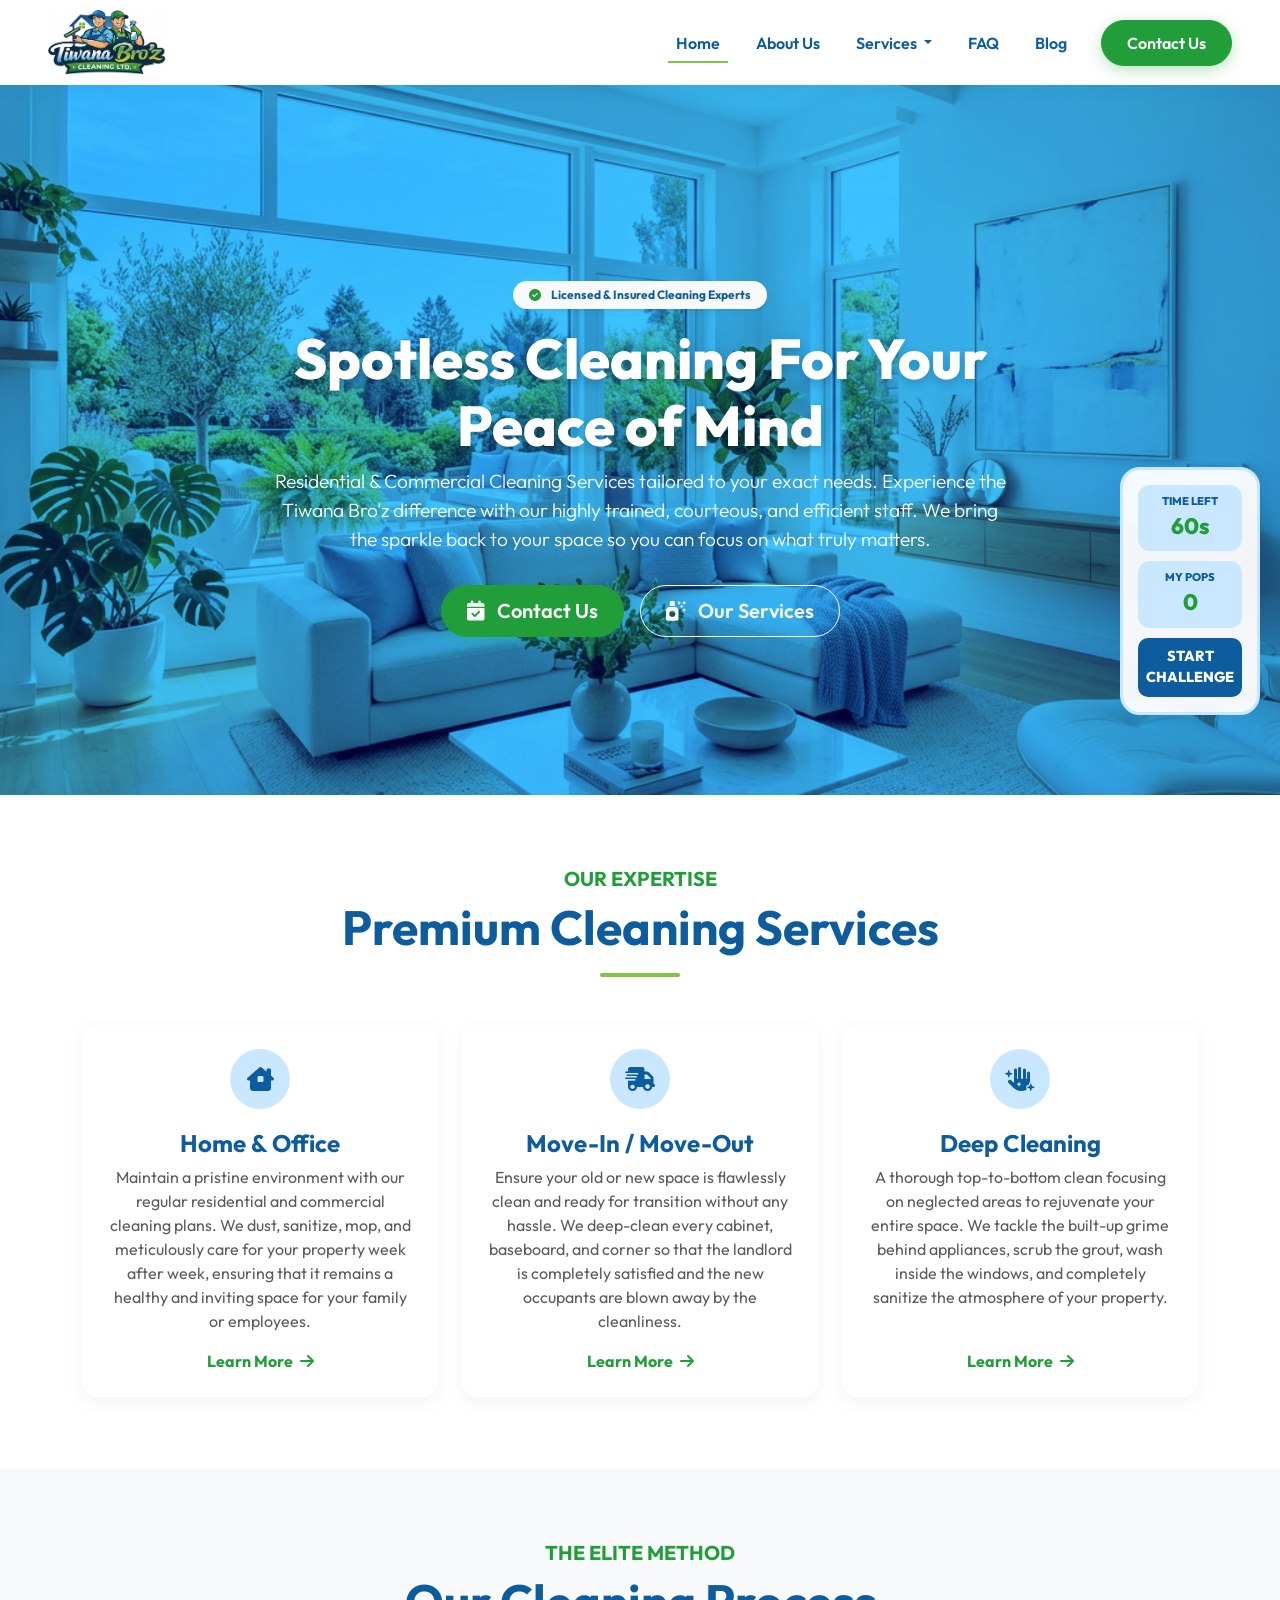
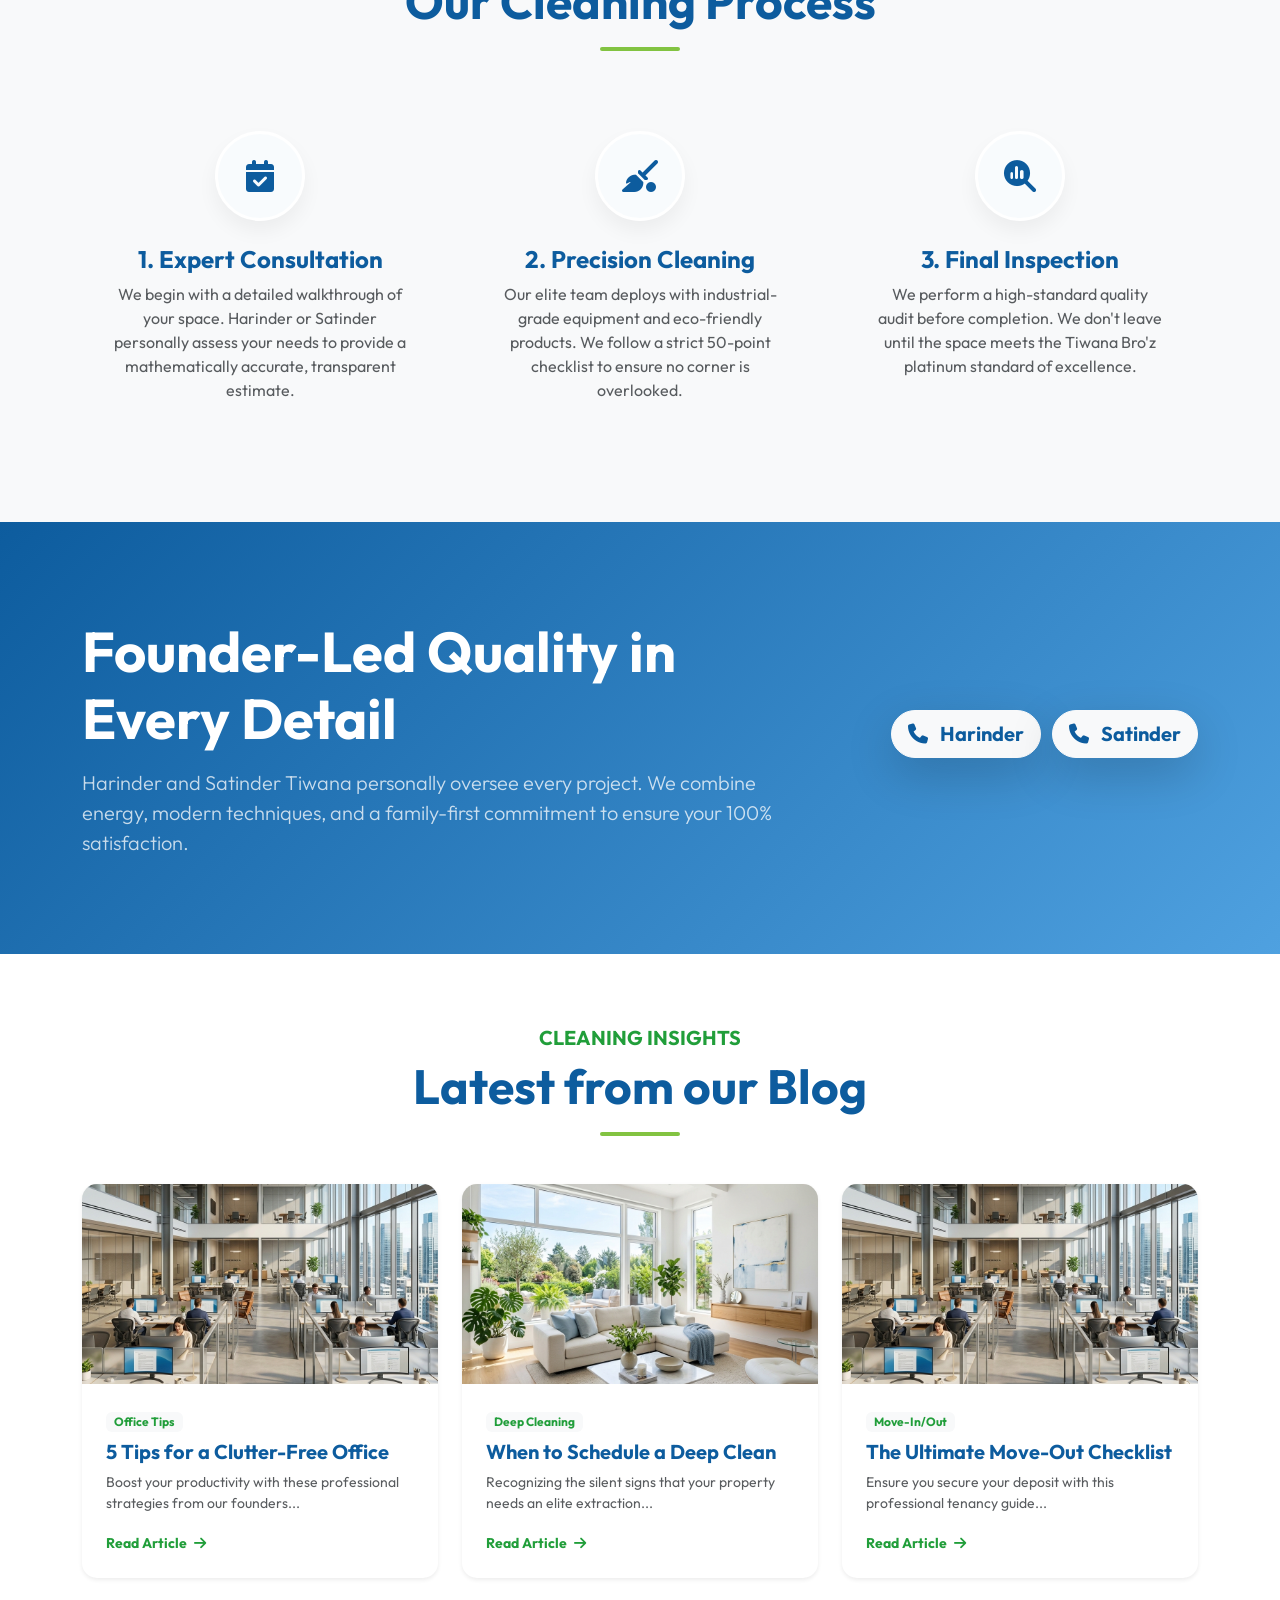
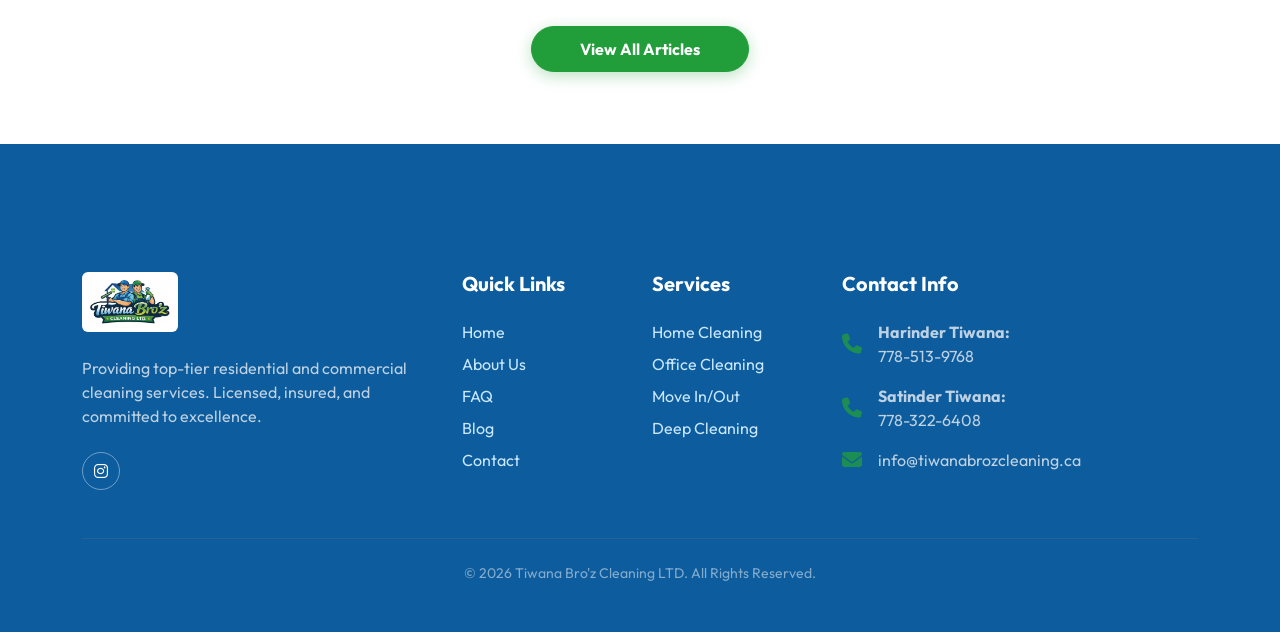
==== commit 9e6a9f07: "Deploy Home, About, FAQ, Blogs, and Contact pages to Vercel" ====
--- a/index.html
+++ b/index.html
@@ -56,7 +56,7 @@
                     <h1>Spotless Cleaning For Your Peace of Mind</h1>
                     <p class="lead">Residential & Commercial Cleaning Services tailored to your exact needs. Experience the Tiwana Bro'z difference with our highly trained, courteous, and efficient staff. We bring the sparkle back to your space so you can focus on what truly matters.</p>
                     <div class="d-flex justify-content-center gap-3">
-                        <a href="contact.html" class="btn btn-primary btn-lg"><i class="fa-solid fa-calendar-check me-2"></i> Get a Free Estimate</a>
+                        <a href="contact.html" class="btn btn-primary btn-lg"><i class="fa-solid fa-calendar-check me-2"></i> Contact Us</a>
                         <a href="service-1.html" class="btn btn-outline-light btn-lg"><i class="fa-solid fa-spray-can-sparkles me-2"></i> Our Services</a>
                     </div>
                 </div>
@@ -218,7 +218,6 @@
                     <div class="mb-4"><img src="images/logo.png?v=2" alt="Tiwana Bro'z Cleaning LTD. Logo" height="60" class="bg-white rounded p-2"></div>
                     <p class="text-light opacity-75 mb-4">Providing top-tier residential and commercial cleaning services. Licensed, insured, and committed to excellence.</p>
                     <div class="d-flex gap-3 mt-4">
-                        <a href="#" class="footer-social-link"><i class="fa-brands fa-facebook-f"></i></a>
                         <a href="#" class="footer-social-link"><i class="fa-brands fa-instagram"></i></a>
                     </div>
                 </div>
--- a/style.css
+++ b/style.css
@@ -316,11 +316,76 @@
     box-shadow: 0 0 0 0.2rem rgba(79, 161, 224, 0.25);
 }
 
-/* Media Queries for Mobile Fine-Tuning */
+/* Ultimate Mobile Optimization & Shrinkage */
 @media (max-width: 768px) {
-  .hero-section h1 { font-size: 2.5rem; }
-  .footer-wave { top: -20px; }
-  .footer-wave svg { height: 20px; }
+  /* Global Spacing Aggressive Reduction */
+  section.py-5, .py-5 { padding-top: 2rem !important; padding-bottom: 2rem !important; }
+  section.py-4, .py-4 { padding-top: 1.5rem !important; padding-bottom: 1.5rem !important; }
+  .my-5 { margin-top: 1.5rem !important; margin-bottom: 1.5rem !important; }
+  .container { padding-left: 15px; padding-right: 15px; }
+  .row { --bs-gutter-x: 1rem; }
+
+  /* Typography Aggressive Scaling */
+  h1, .display-4 { font-size: 1.6rem !important; line-height: 1.2; letter-spacing: -0.02em; }
+  h2, .display-5 { font-size: 1.4rem !important; line-height: 1.3; }
+  h3, .display-6 { font-size: 1.25rem !important; }
+  h4, h5, h6 { font-size: 1.1rem !important; }
+  
+  .lead { font-size: 0.85rem !important; line-height: 1.5 !important; margin-bottom: 0.75rem !important; }
+  p, li, blockquote { font-size: 0.85rem !important; line-height: 1.5 !important; margin-bottom: 0.75rem !important; }
+  
+  /* Hero Specifics - Highly Compact */
+  .hero-section { min-height: 50vh !important; padding: 40px 0 30px !important; }
+  .page-header { padding: 40px 0 20px !important; }
+  .hero-section h1 { margin-bottom: 0.5rem !important; }
+
+  /* About Page - Layout Tightening */
+  .sticky-column { position: static !important; top: 0 !important; margin-bottom: 1.5rem; }
+  .gap-5 { gap: 1.25rem !important; } /* Major reduction in card gaps */
+  .gap-4 { gap: 1rem !important; }
+  .p-4 { padding: 1rem !important; } /* Shrink standard paddings */
+  
+  /* Component Adjustments */
+  .feature-card, .service-card, .sidebar-card, .package-card { padding: 1.25rem !important; }
+  .service-icon, .process-icon-wrapper, .step-circle { width: 50px !important; height: 50px !important; font-size: 1.25rem !important; }
+  
+  /* Center Specific Cards and Ticks */
+  .package-card ul { display: inline-block !important; text-align: left !important; }
+  .p-4.bg-ocean, .border-start.border-grass { text-align: center !important; }
+  
+  /* Navbar Adjustments */
+  .navbar-brand img { height: 45px !important; }
+  .navbar-glass { padding: 5px 0 !important; }
+  .navbar-toggler { padding: 4px 6px !important; font-size: 0.8rem; }
+
+  /* Footer Scaling & Centering */
+  footer { padding-top: 40px !important; text-align: center !important; }
+  footer .d-flex { justify-content: center !important; }
+  footer .list-unstyled li { text-align: center !important; }
+  footer .list-unstyled li.d-flex { flex-direction: column !important; align-items: center !important; gap: 8px !important; }
+  footer .list-unstyled li div { text-align: center !important; }
+  
+  .footer-social-link { width: 34px !important; height: 34px !important; font-size: 0.9rem !important; }
+  .footer-wave svg { height: 30px !important; }
+
+  /* Interactive Elements Scaling */
+  .btn-lg, .btn-primary, .btn-grass { padding: 8px 15px !important; font-size: 0.85rem !important; width: 100%; border-radius: 12px !important; }
+
+  /* Mobile Pulse Animation */
+  .btn-grass { animation: mobilePulse 2.5s infinite; }
+
+  /* Disable Scroll Animations on Mobile to prevent "white flash" */
+  .animate-on-scroll { 
+    opacity: 1 !important; 
+    transform: none !important; 
+    transition: none !important; 
+  }
+}
+
+@keyframes mobilePulse {
+  0% { transform: scale(1); box-shadow: 0 4px 15px rgba(33, 158, 58, 0.3); }
+  50% { transform: scale(1.03); box-shadow: 0 4px 25px rgba(33, 158, 58, 0.5); }
+  100% { transform: scale(1); box-shadow: 0 4px 15px rgba(33, 158, 58, 0.3); }
 }
 
 /* --- Bubble Challenge UI --- */
@@ -342,14 +407,52 @@
     backdrop-filter: blur(5px);
 }
 
+@media (max-width: 768px) {
+    #game-stats {
+        display: flex !important;
+        flex-direction: row;
+        width: auto !important;
+        left: auto !important;
+        right: 15px !important;
+        top: 15px !important;
+        bottom: auto !important;
+        padding: 6px 12px;
+        background: rgba(255, 255, 255, 0.85);
+        border-radius: 50px;
+        box-shadow: 0 4px 15px rgba(0,0,0,0.1);
+        backdrop-filter: blur(8px);
+        transform: scale(0.85);
+        transform-origin: top right;
+    }
+}
+
 .stat-box {
     background: var(--tb-light-blue);
     padding: 8px;
     border-radius: 12px;
 }
 
+@media (max-width: 768px) {
+    .stat-box {
+        padding: 2px 8px;
+        background: transparent;
+        margin: 0;
+    }
+    .stat-label { display: none !important; } /* Hide 'Time Left' label on mobile pill */
+    .stat-value { font-size: 0.9rem; margin-right: 5px; }
+}
+
 .stat-label { font-size: 0.7rem; text-transform: uppercase; color: var(--tb-ocean-blue); font-weight: 800; display: block; }
+
+@media (max-width: 768px) {
+    .stat-label { font-size: 0.6rem; margin-bottom: -2px; }
+}
+
 .stat-value { font-size: 1.4rem; font-weight: 800; color: var(--tb-grass-green); }
+
+@media (max-width: 768px) {
+    .stat-value { font-size: 1rem; }
+}
 
 .btn-game {
     background: var(--tb-ocean-blue);
@@ -357,8 +460,19 @@
     border: none;
     border-radius: 10px;
     padding: 8px;
-    font-size: 0.8rem;
-    font-weight: 700;
+    font-weight: 800;
+    transition: all 0.3s ease;
+    width: 100%;
+    font-size: 0.9rem;
+}
+
+@media (max-width: 768px) {
+    .btn-game {
+        width: auto;
+        padding: 4px 12px;
+        font-size: 0.7rem;
+        border-radius: 50px;
+    }
 }
 
 @media (max-width: 991px) {
@@ -836,6 +950,23 @@
     transform: scale(1.1);
 }
 
+/* Mobile Sticky-Stack Effect */
+@media (max-width: 768px) {
+    .process-step {
+        position: sticky;
+        top: 100px;
+        background: #ffffff;
+        border-radius: 20px;
+        padding: 1.5rem !important;
+        margin-bottom: 2rem;
+        box-shadow: 0 10px 30px rgba(0,0,0,0.05);
+        border: 1px solid rgba(13, 92, 158, 0.05);
+    }
+    
+    /* Ensure section padding doesn't fight the sticky offset */
+    .section-relative, section.py-5 { padding-top: 1rem !important; }
+}
+
 .founder-card {
     border: none;
     background: #ffffff;
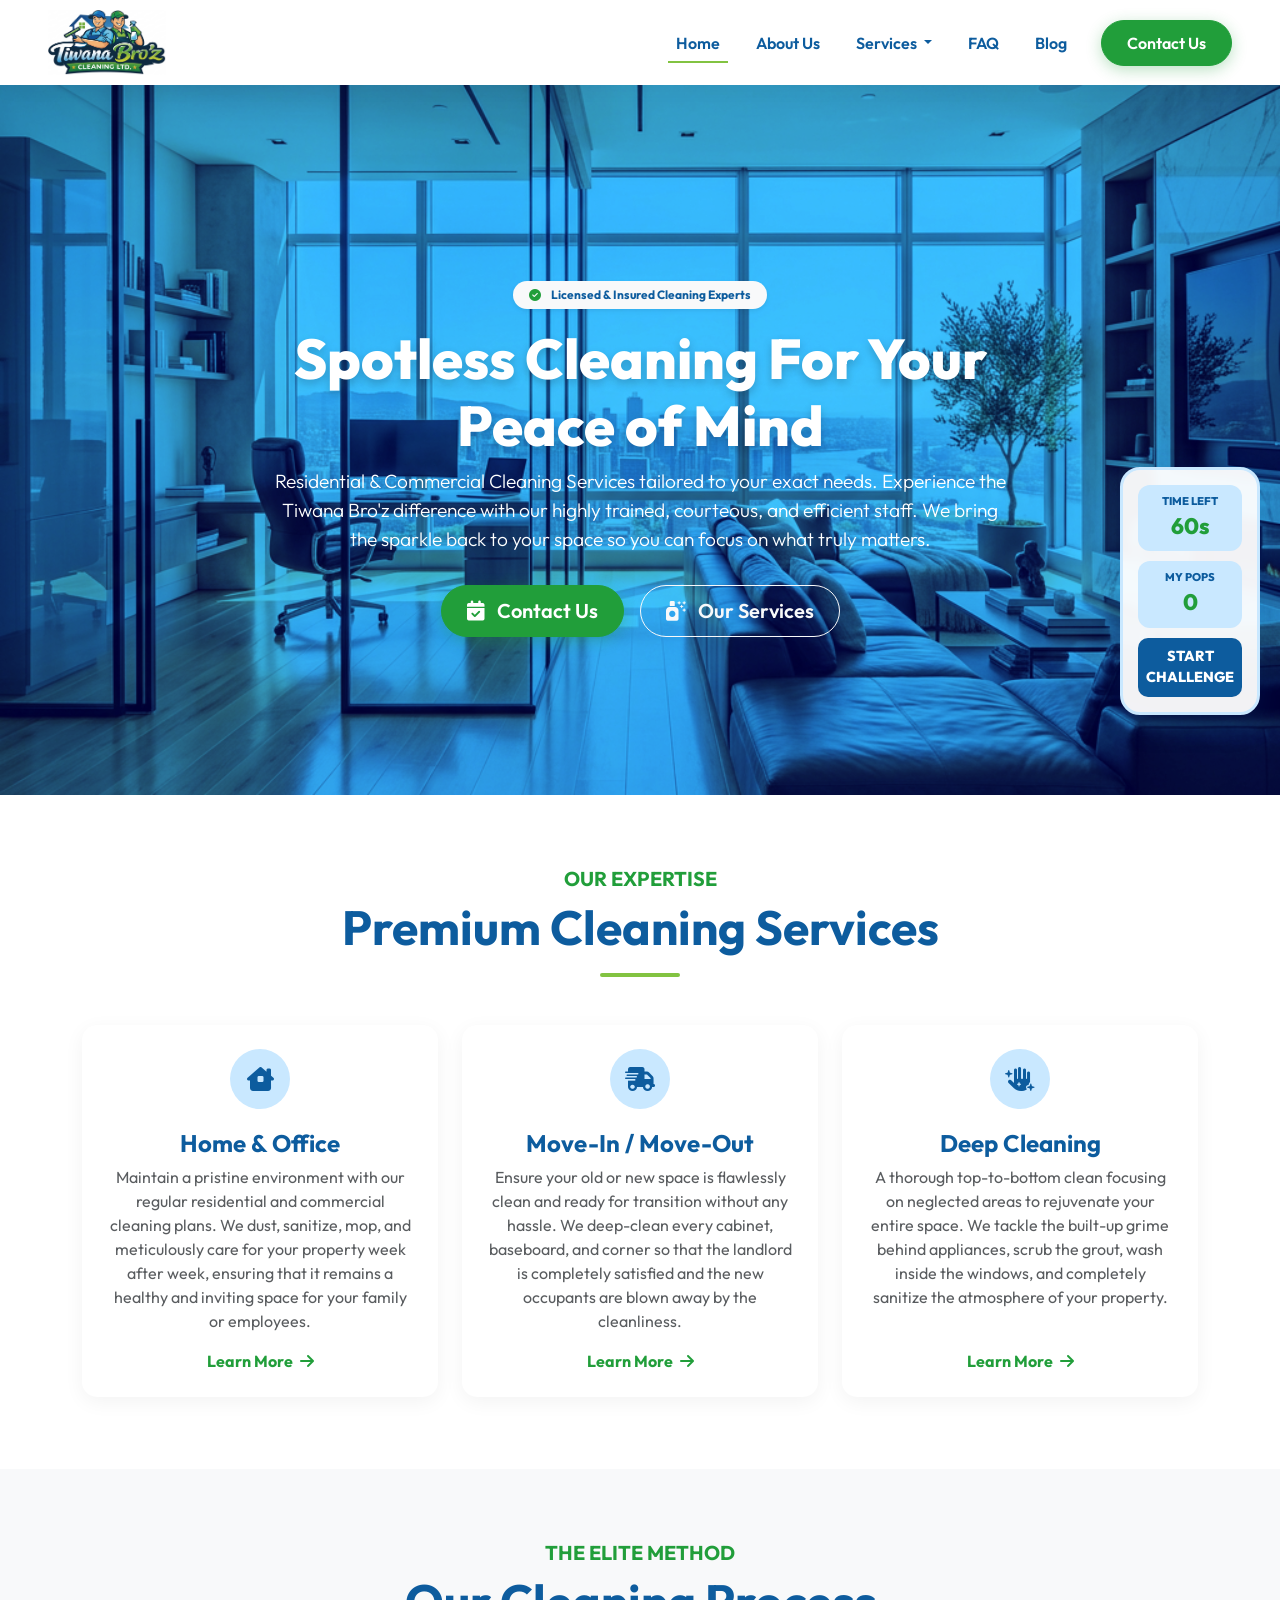
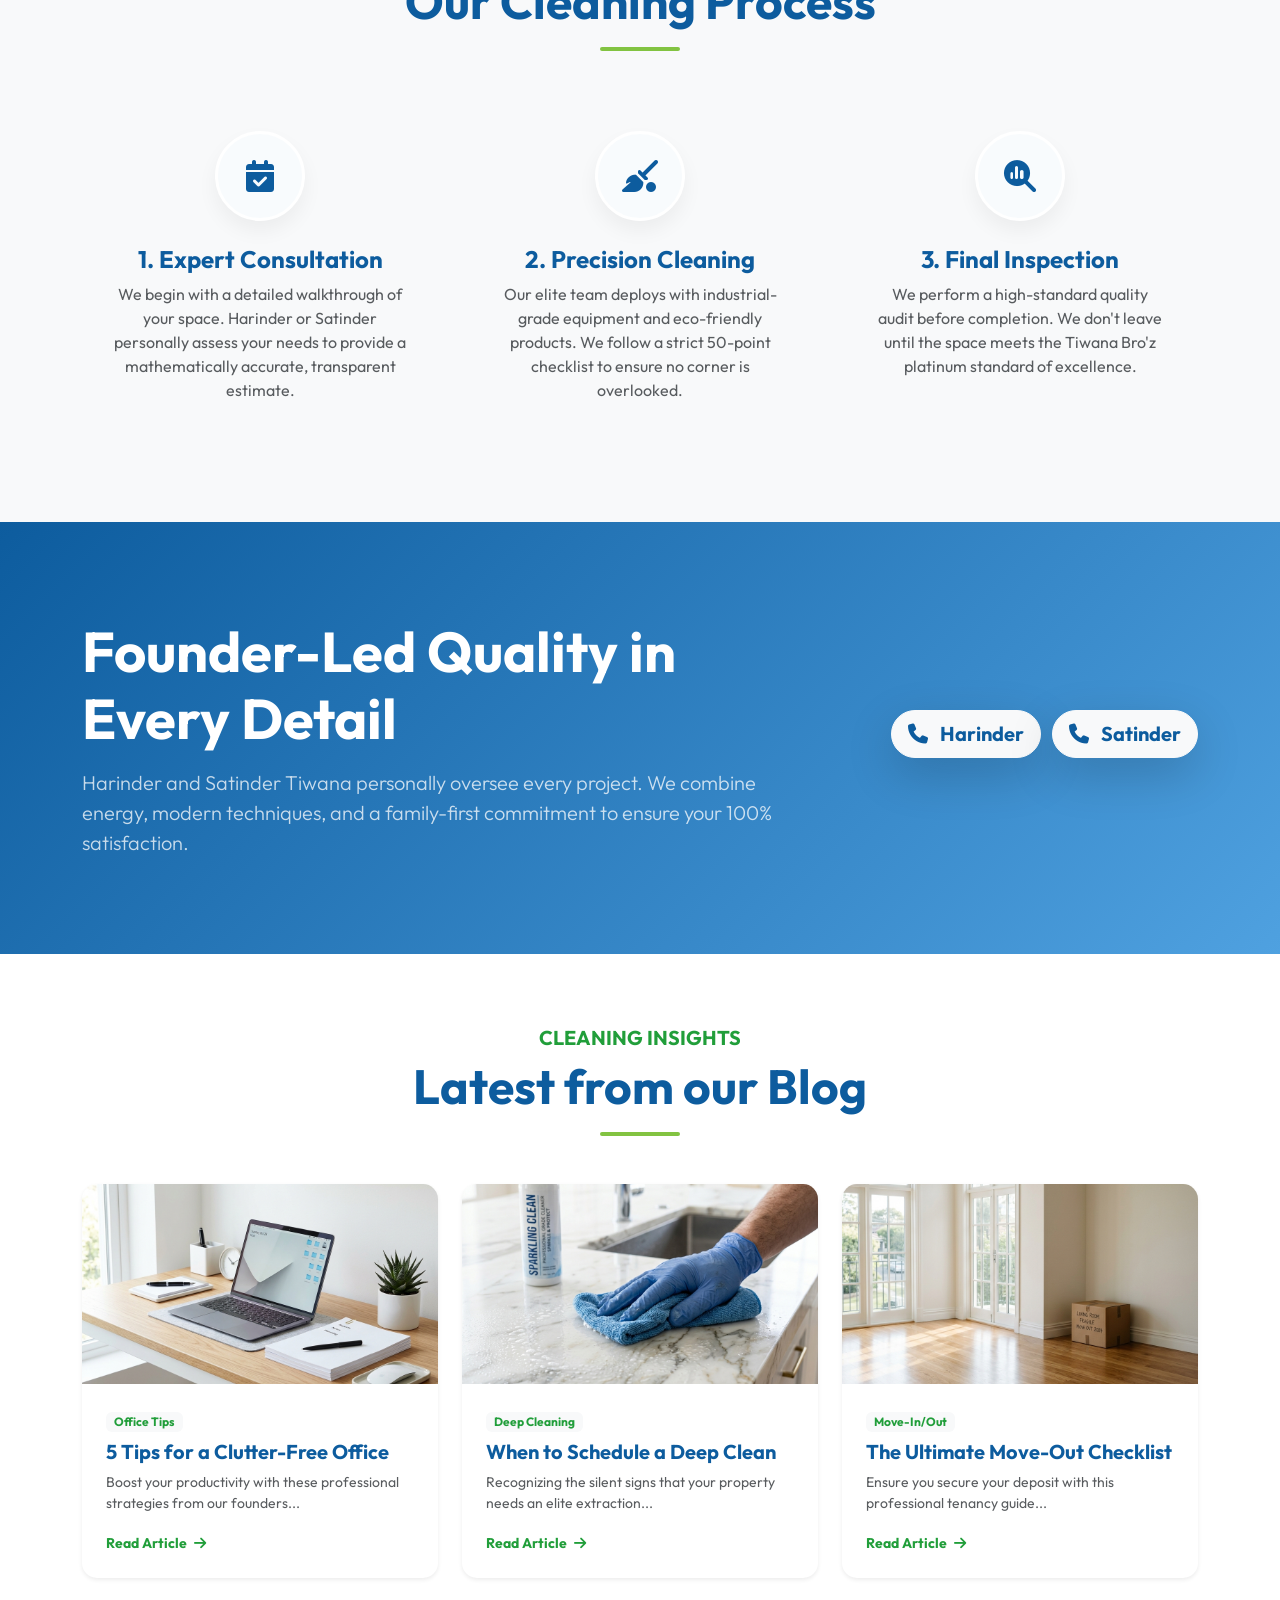
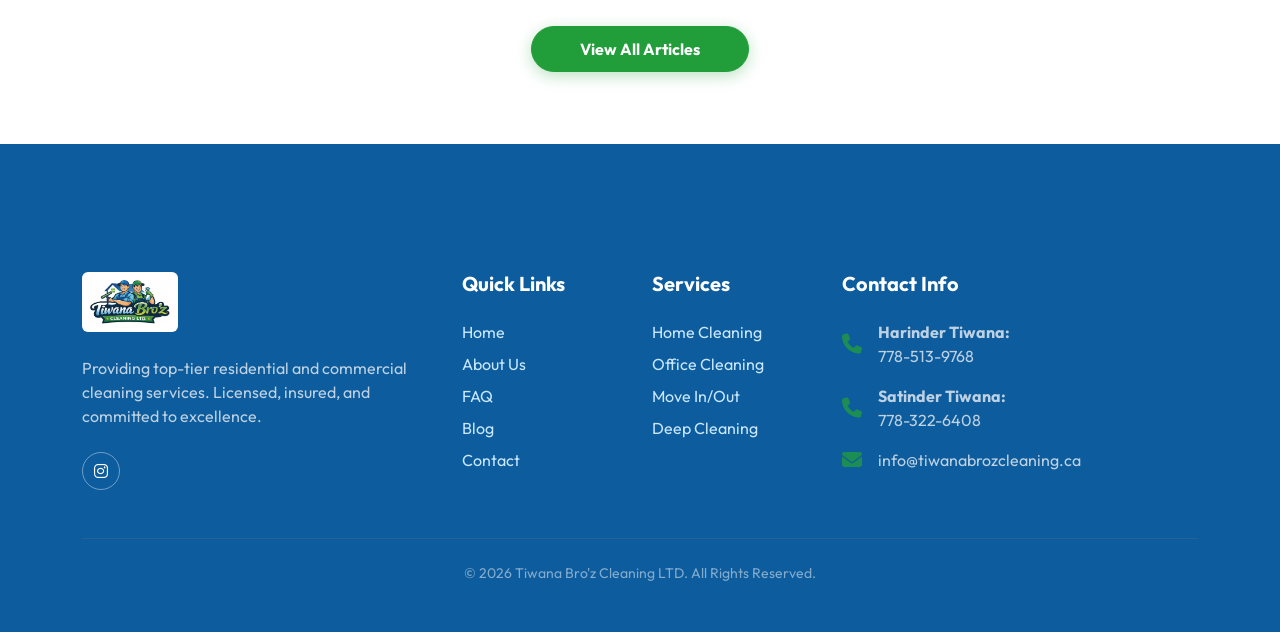
==== commit a583687d: "Replace generic image placeholders with distinct, uniquely generated AI assets site-wide" ====
--- a/index.html
+++ b/index.html
@@ -47,7 +47,7 @@
     </nav>
 
     <!-- Hero Section -->
-    <section class="hero-section" style="background-image: url('images/hero-bg.png');">
+    <section class="hero-section" style="background-image: url('images/hero_landing_png_1776251981636.png');">
         <!-- Overlay is handled in CSS background parameter -->
         <div class="container hero-content text-center mt-5">
             <div class="row justify-content-center">
@@ -171,7 +171,7 @@
             <div class="row g-4">
                 <div class="col-md-4 animate-on-scroll">
                     <div class="card service-card border-0 shadow-sm h-100">
-                        <img src="images/office-bg.png" class="card-img-top rounded-top" alt="Office Cleaning" style="height: 200px; object-fit: cover;">
+                        <img src="images/blog_1_png_1776255019615.png" class="card-img-top rounded-top" alt="Office Cleaning" style="height: 200px; object-fit: cover;">
                         <div class="card-body p-4">
                             <span class="badge bg-light text-grass mb-2">Office Tips</span>
                             <h5 class="fw-bold text-ocean">5 Tips for a Clutter-Free Office</h5>
@@ -182,7 +182,7 @@
                 </div>
                 <div class="col-md-4 animate-on-scroll" style="transition-delay: 0.1s;">
                     <div class="card service-card border-0 shadow-sm h-100">
-                        <img src="images/hero-bg.png" class="card-img-top rounded-top" alt="Deep Cleaning" style="height: 200px; object-fit: cover;">
+                        <img src="images/blog_2_png_1776255037258.png" class="card-img-top rounded-top" alt="Deep Cleaning" style="height: 200px; object-fit: cover;">
                         <div class="card-body p-4">
                             <span class="badge bg-light text-grass mb-2">Deep Cleaning</span>
                             <h5 class="fw-bold text-ocean">When to Schedule a Deep Clean</h5>
@@ -193,7 +193,7 @@
                 </div>
                 <div class="col-md-4 animate-on-scroll" style="transition-delay: 0.2s;">
                     <div class="card service-card border-0 shadow-sm h-100">
-                        <img src="images/office-bg.png" class="card-img-top rounded-top" alt="Move Out" style="height: 200px; object-fit: cover;">
+                        <img src="images/blog_3_png_1776255055656.png" class="card-img-top rounded-top" alt="Move Out" style="height: 200px; object-fit: cover;">
                         <div class="card-body p-4">
                             <span class="badge bg-light text-grass mb-2">Move-In/Out</span>
                             <h5 class="fw-bold text-ocean">The Ultimate Move-Out Checklist</h5>
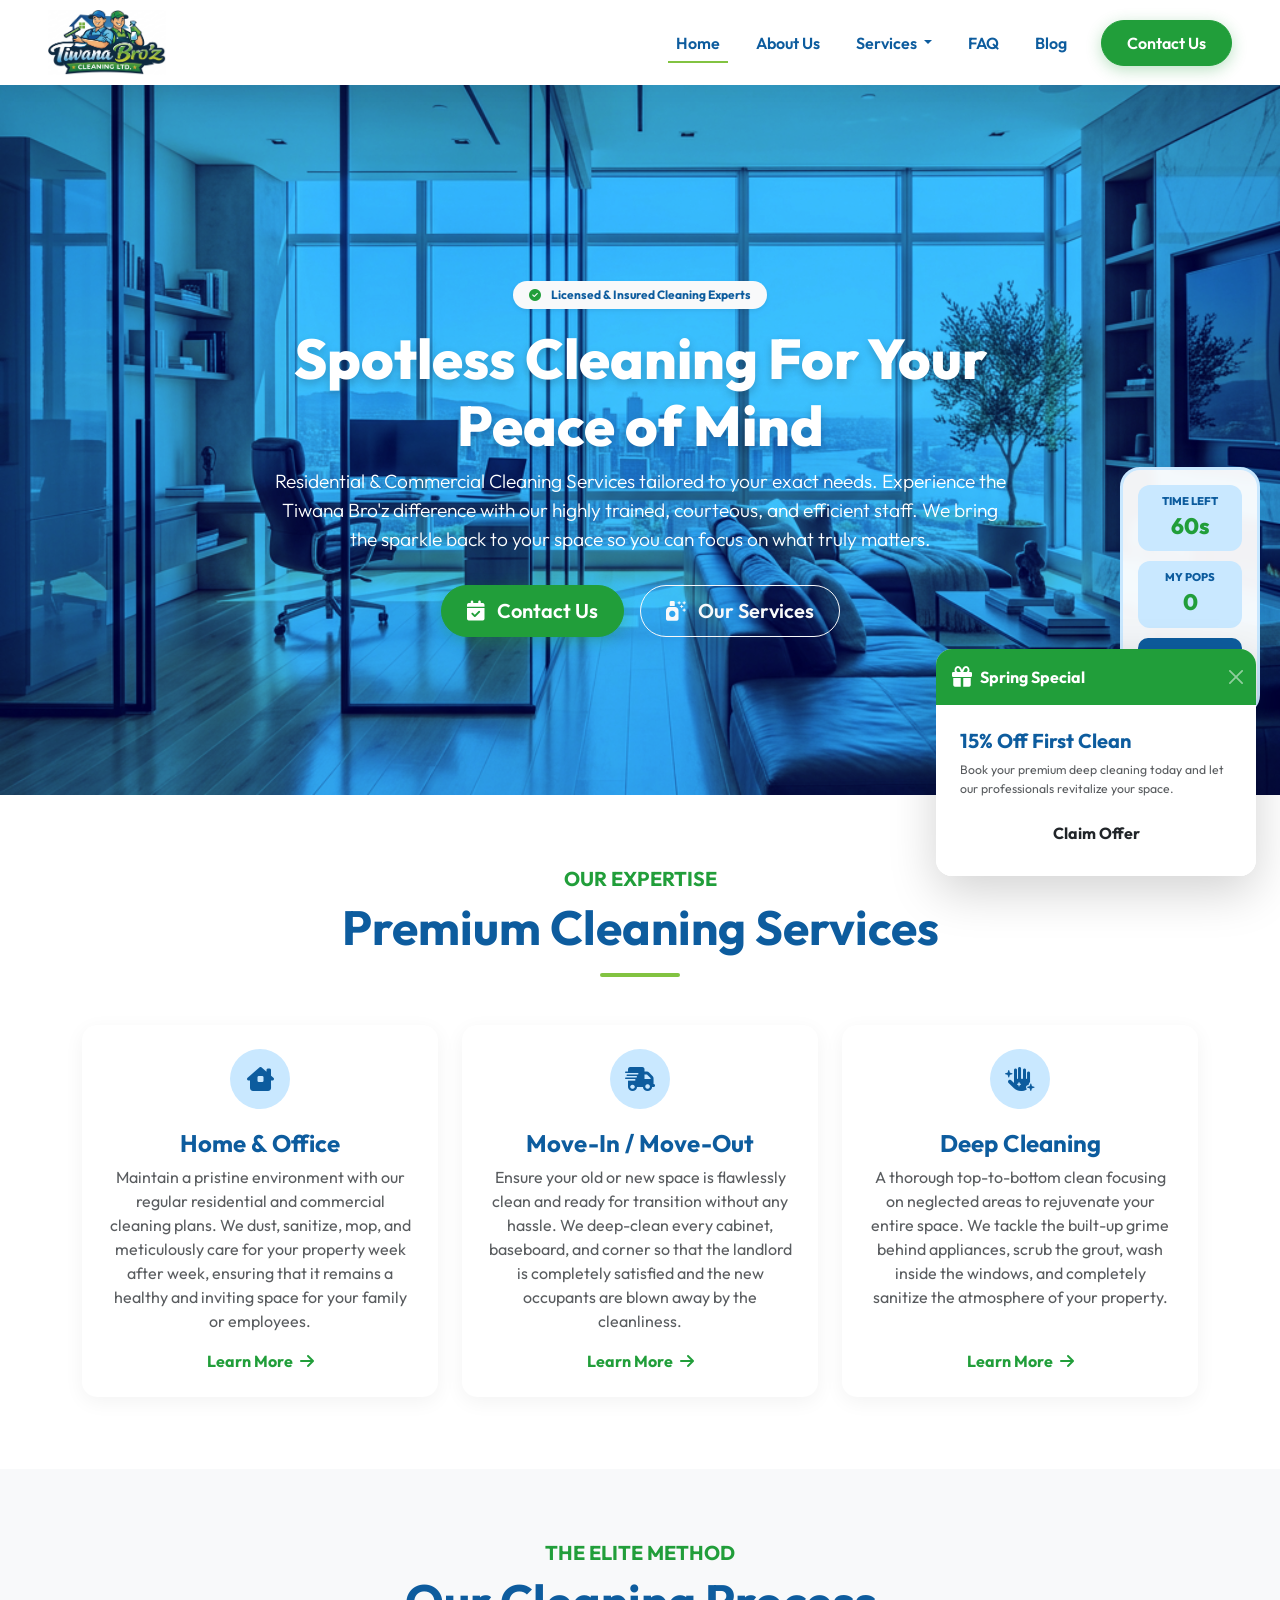
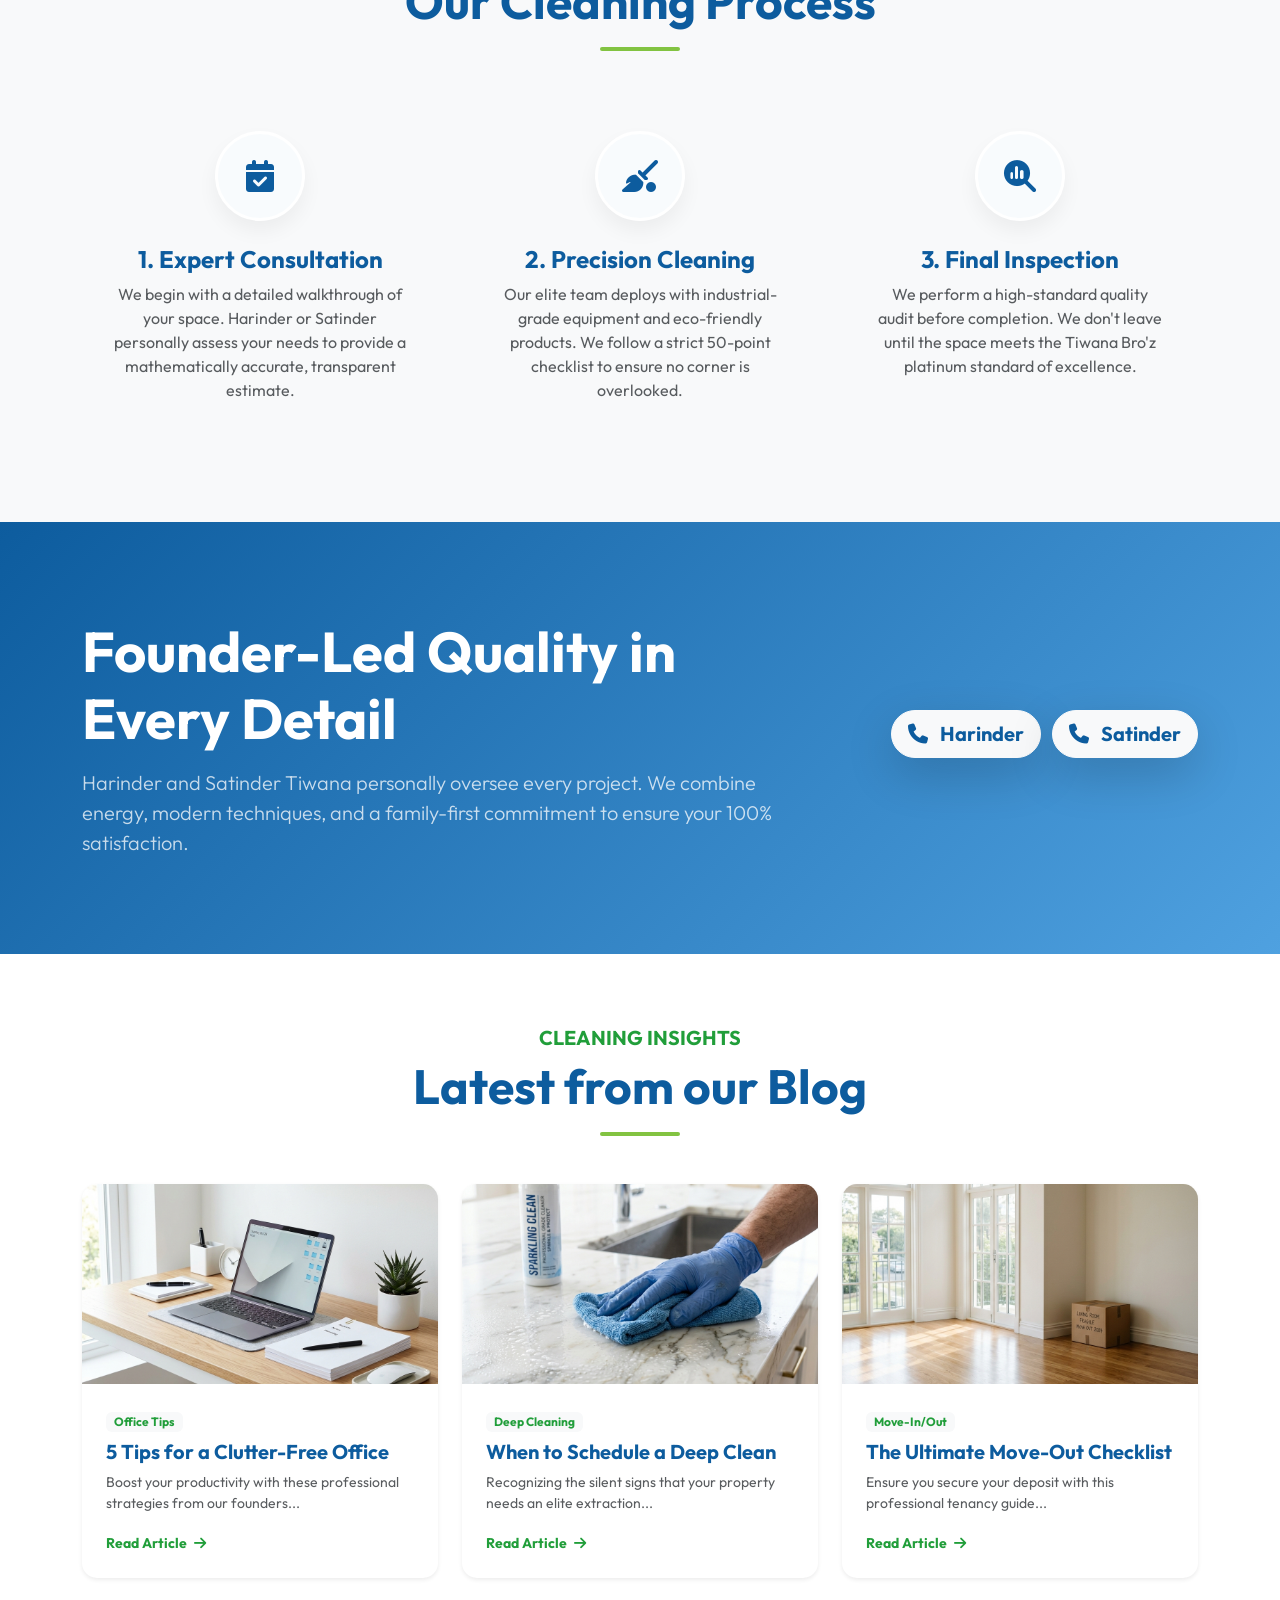
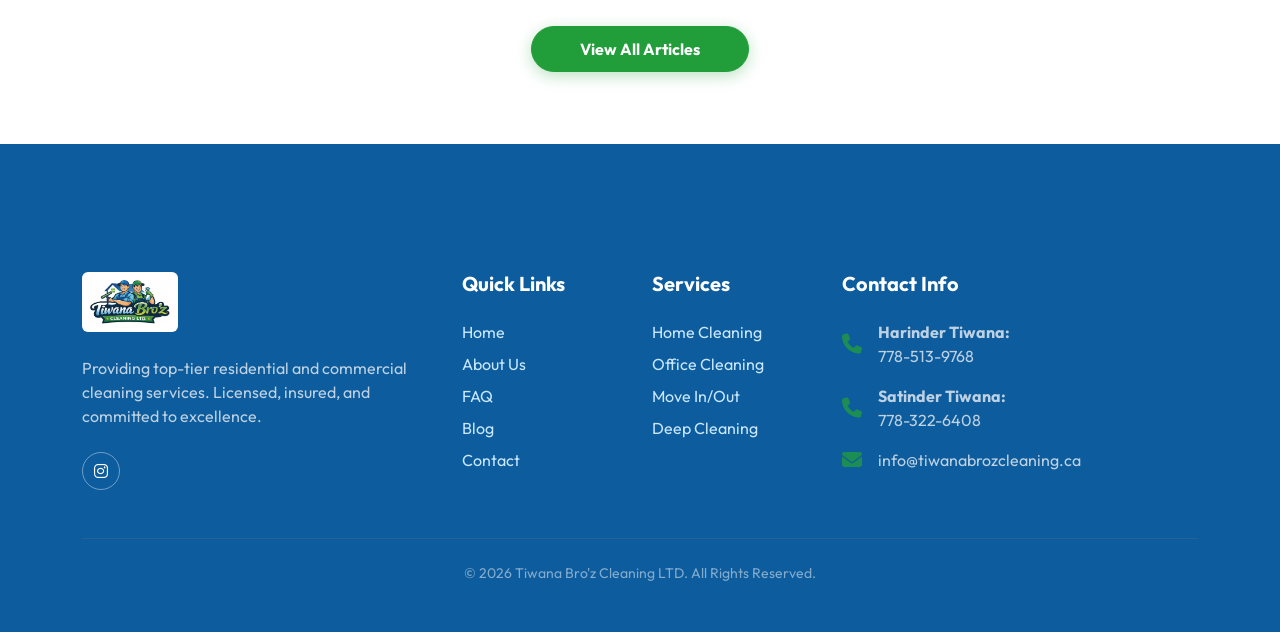
==== commit 507a24c5: "Implement site advertising infrastructure: float promo banner and tracking blocks" ====
--- a/index.html
+++ b/index.html
@@ -3,8 +3,14 @@
 <head>
     <meta charset="UTF-8">
     <meta name="viewport" content="width=device-width, initial-scale=1.0">
-    <title>Tiwana Bro'z Cleaning Ltd. | Residential & Commercial Cleaning</title>
-    <meta name="description" content="Tiwana Bro'z Cleaning offers top-tier Residential & Commercial cleaning services including Move-In/Move-Out and Deep Cleaning in your area. Licensed & Insured.">
+    <title>Residential & Commercial Cleaning in Surrey & Vancouver | Tiwana Bro'z</title>
+    <meta name="description" content="Top-tier Residential & Commercial cleaning services in Surrey, Vancouver, & the Lower Mainland. Expert Move-In/Move-Out and Deep Cleaning exactly when you need it.">
+    <link rel="canonical" href="https://tiwanabrozcleaning.ca/">
+    <meta property="og:title" content="Residential & Commercial Cleaning | Tiwana Bro'z">
+    <meta property="og:description" content="Top-tier cleaning services in Surrey, Vancouver, & the Lower Mainland.">
+    <meta property="og:image" content="https://tiwanabrozcleaning.ca/images/hero_landing_png_1776251981636.png">
+    <meta property="og:url" content="https://tiwanabrozcleaning.ca/">
+
     <!-- Bootstrap 5 CSS -->
     <link href="https://cdn.jsdelivr.net/npm/bootstrap@5.3.2/dist/css/bootstrap.min.css" rel="stylesheet">
     <!-- Font Awesome -->
@@ -12,6 +18,22 @@
     <!-- Custom CSS -->
     <link rel="stylesheet" href="style.css">
     <link rel="icon" type="image/png" href="images/logo.png">
+    <!-- 
+    ========================================================
+    PAID ADVERTISING & TRACKING INFRASTRUCTURE
+    ========================================================
+    To enable Google Analytics/Ads or Meta Pixel tracking, 
+    uncomment and paste your script tags below.
+    ========================================================
+    <script async src="https://www.googletagmanager.com/gtag/js?id=AW-XXXXXX"></script>
+    <script>
+      window.dataLayer = window.dataLayer || [];
+      function gtag(){dataLayer.push(arguments);}
+      gtag('js', new Date());
+      gtag('config', 'AW-XXXXXX');
+    </script>
+    ========================================================
+    -->
 </head>
 <body>
 
@@ -269,6 +291,20 @@
         </div>
     </footer>
 
+    <!-- Promotional Ad Banner (Floating) -->
+    <div class="toast show position-fixed bottom-0 end-0 m-4 shadow-lg border-0" role="alert" aria-live="assertive" aria-atomic="true" style="z-index: 1050; border-radius: 16px; max-width: 320px; animation: slideInUp 0.5s ease-out;">
+        <div class="toast-header bg-grass text-white border-0 p-3" style="border-top-left-radius: 16px; border-top-right-radius: 16px;">
+            <i class="fa-solid fa-gift me-2 fs-5"></i>
+            <strong class="me-auto fs-6">Spring Special</strong>
+            <button type="button" class="btn-close btn-close-white" data-bs-dismiss="toast" aria-label="Close"></button>
+        </div>
+        <div class="toast-body bg-white text-dark p-4" style="border-bottom-left-radius: 16px; border-bottom-right-radius: 16px;">
+            <h6 class="fw-bold mb-2 text-ocean fs-5">15% Off First Clean</h6>
+            <p class="small mb-3 text-muted">Book your premium deep cleaning today and let our professionals revitalize your space.</p>
+            <a href="contact.html" class="btn btn-ocean w-100 rounded-pill fw-bold" target="_blank">Claim Offer</a>
+        </div>
+    </div>
+
     <script src="https://cdn.jsdelivr.net/npm/bootstrap@5.3.2/dist/js/bootstrap.bundle.min.js"></script>
     <script src="script.js"></script>
 </body>
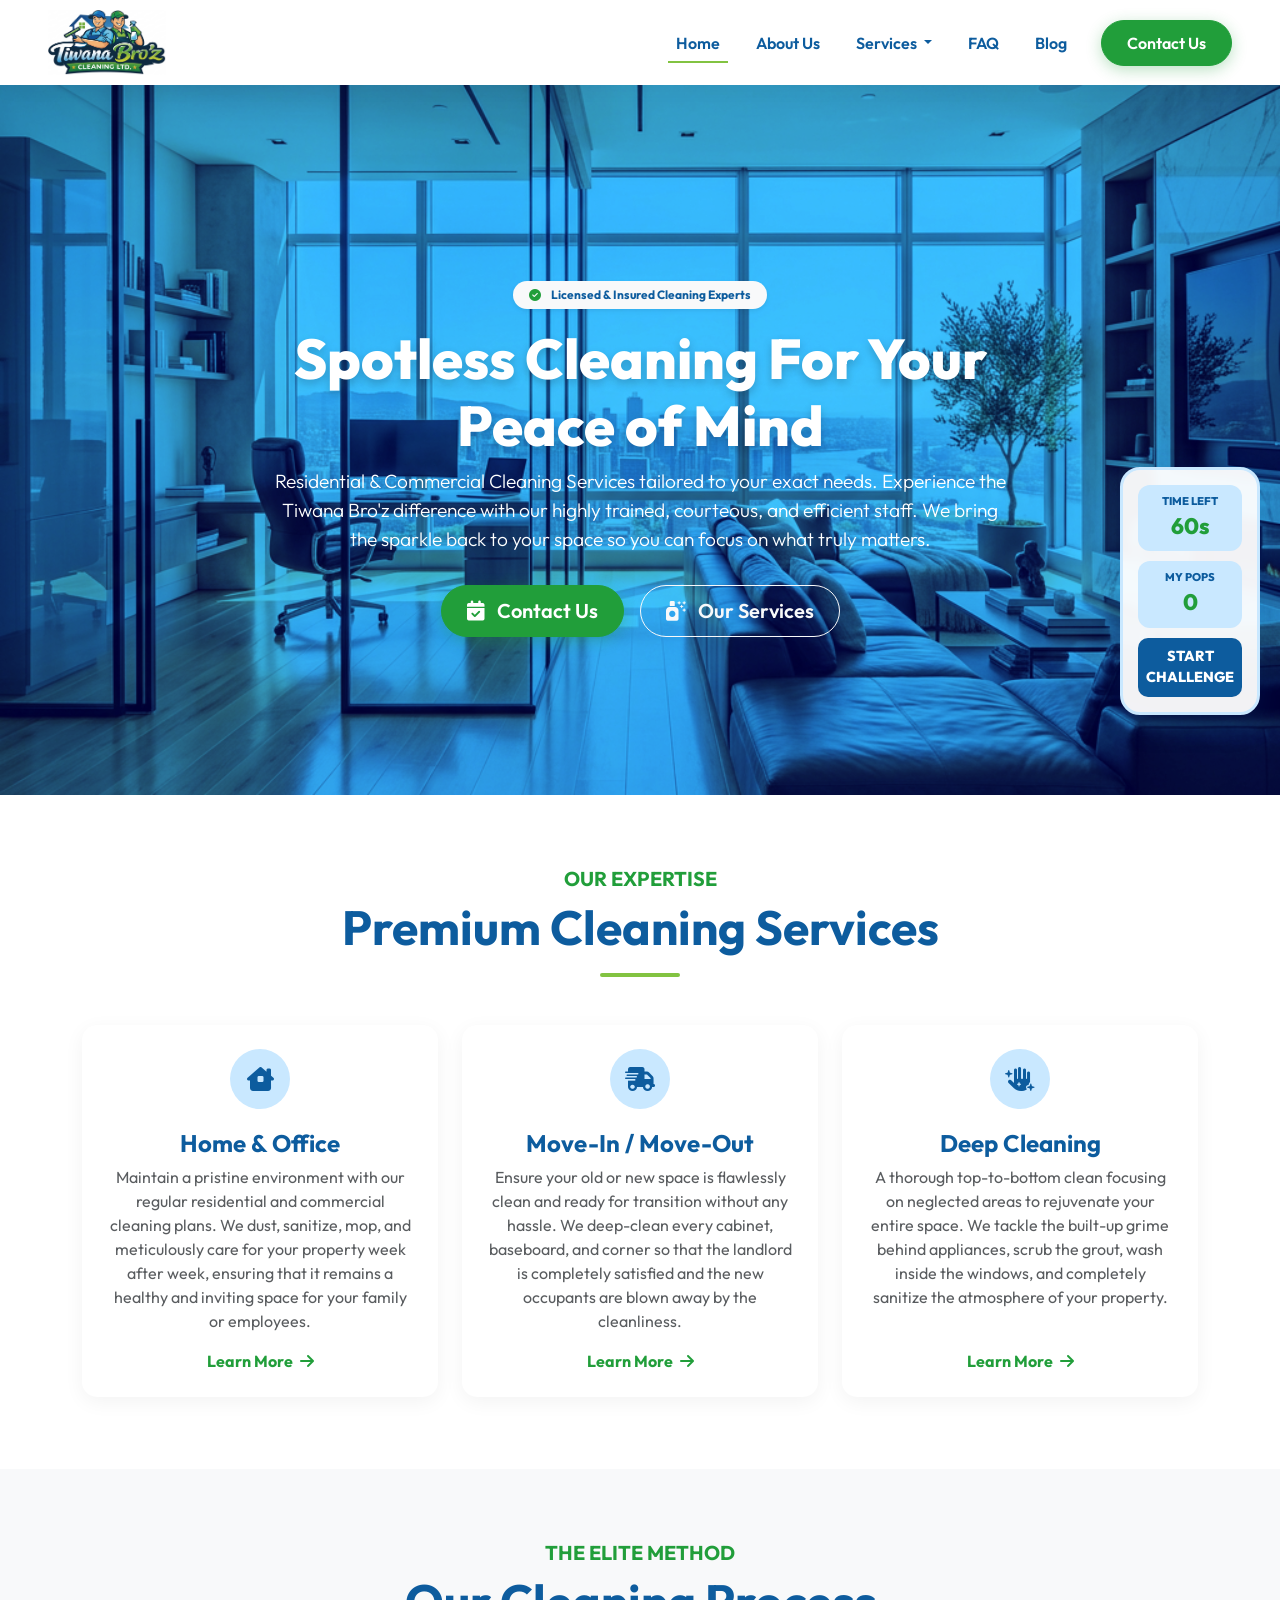
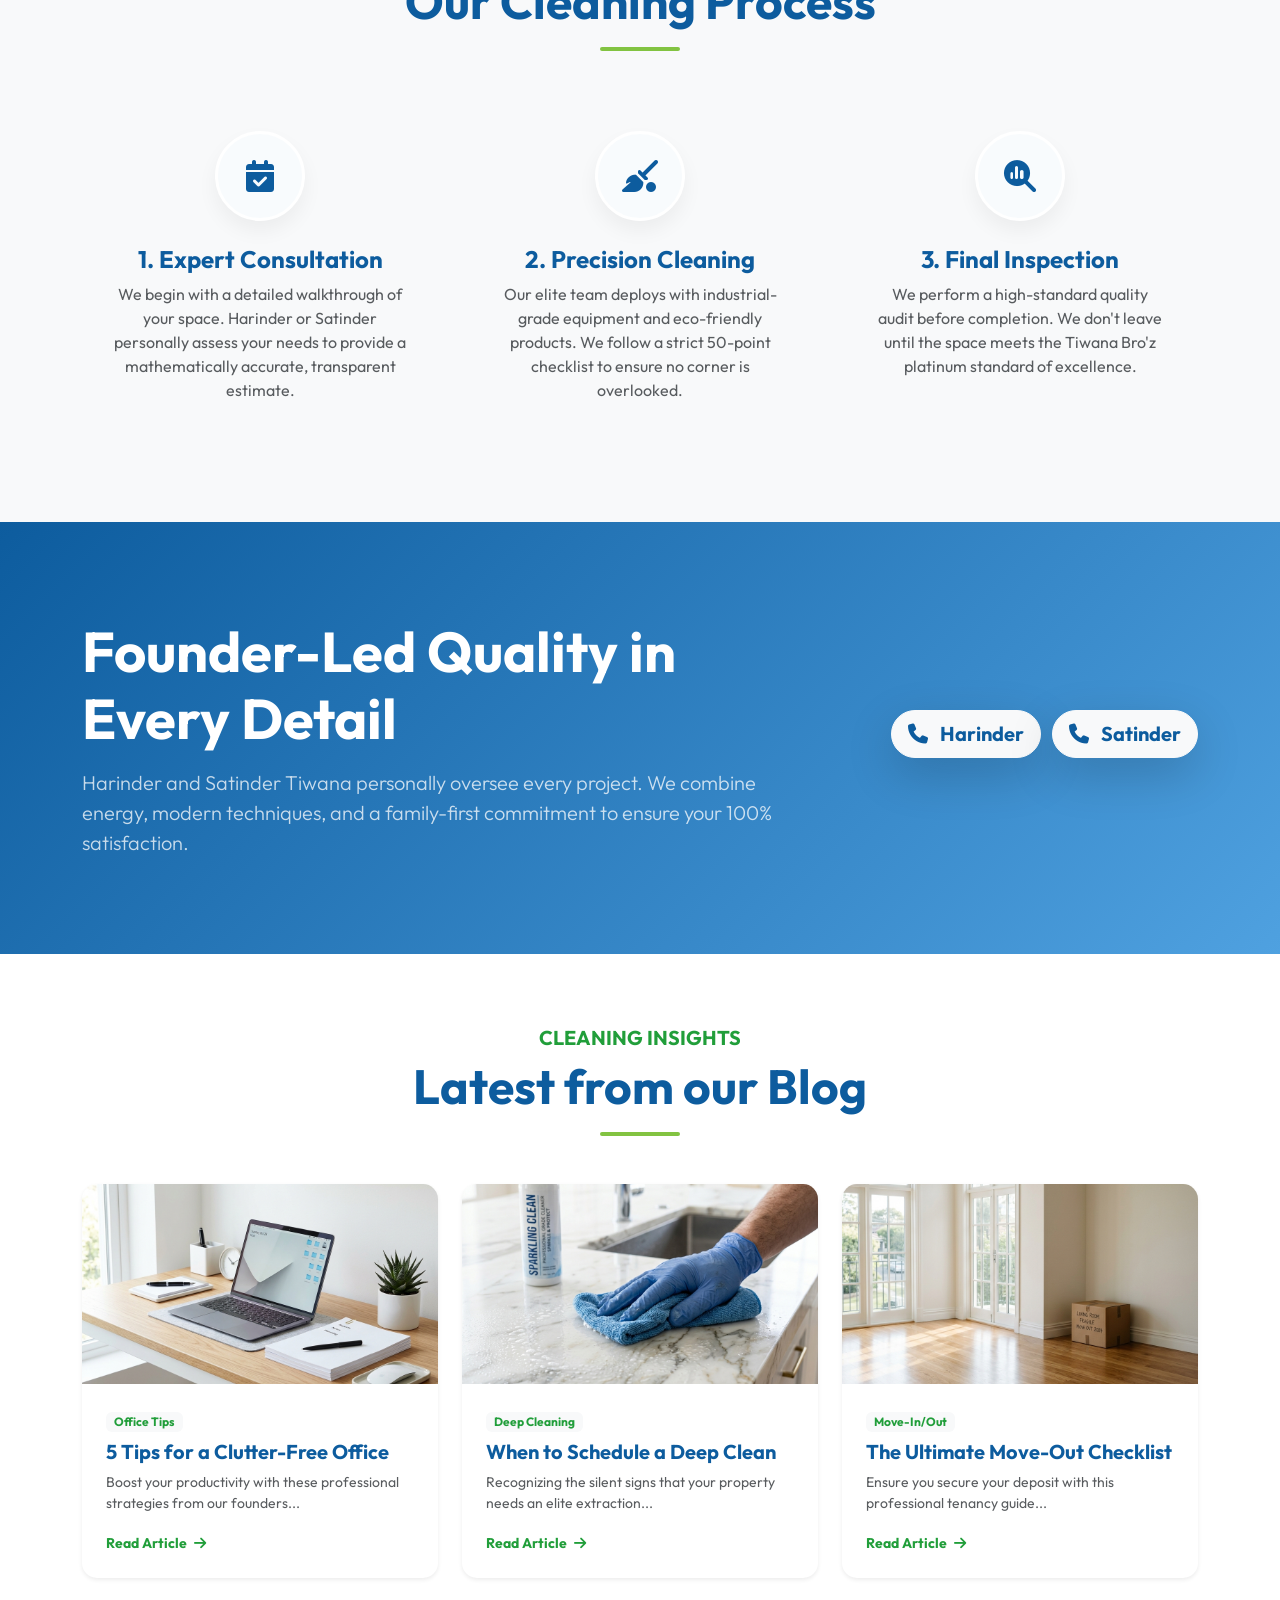
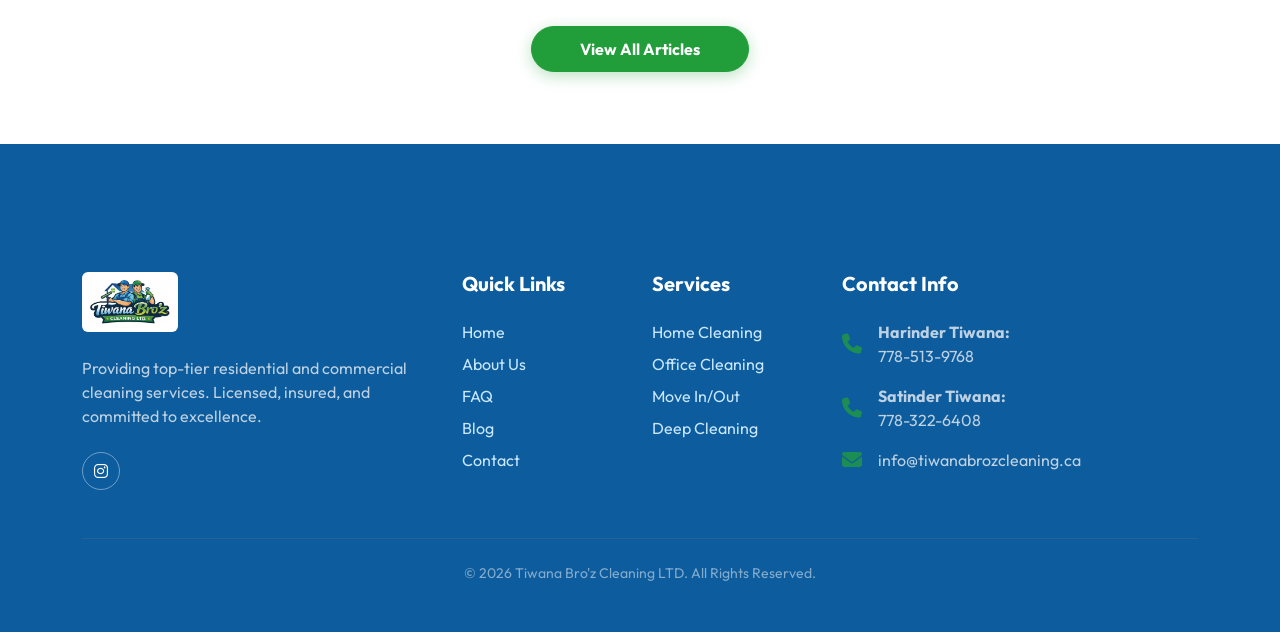
==== commit 59c5c9bd: "Revert promo ad banner and tracking infrastructure" ====
--- a/index.html
+++ b/index.html
@@ -18,22 +18,6 @@
     <!-- Custom CSS -->
     <link rel="stylesheet" href="style.css">
     <link rel="icon" type="image/png" href="images/logo.png">
-    <!-- 
-    ========================================================
-    PAID ADVERTISING & TRACKING INFRASTRUCTURE
-    ========================================================
-    To enable Google Analytics/Ads or Meta Pixel tracking, 
-    uncomment and paste your script tags below.
-    ========================================================
-    <script async src="https://www.googletagmanager.com/gtag/js?id=AW-XXXXXX"></script>
-    <script>
-      window.dataLayer = window.dataLayer || [];
-      function gtag(){dataLayer.push(arguments);}
-      gtag('js', new Date());
-      gtag('config', 'AW-XXXXXX');
-    </script>
-    ========================================================
-    -->
 </head>
 <body>
 
@@ -291,20 +275,6 @@
         </div>
     </footer>
 
-    <!-- Promotional Ad Banner (Floating) -->
-    <div class="toast show position-fixed bottom-0 end-0 m-4 shadow-lg border-0" role="alert" aria-live="assertive" aria-atomic="true" style="z-index: 1050; border-radius: 16px; max-width: 320px; animation: slideInUp 0.5s ease-out;">
-        <div class="toast-header bg-grass text-white border-0 p-3" style="border-top-left-radius: 16px; border-top-right-radius: 16px;">
-            <i class="fa-solid fa-gift me-2 fs-5"></i>
-            <strong class="me-auto fs-6">Spring Special</strong>
-            <button type="button" class="btn-close btn-close-white" data-bs-dismiss="toast" aria-label="Close"></button>
-        </div>
-        <div class="toast-body bg-white text-dark p-4" style="border-bottom-left-radius: 16px; border-bottom-right-radius: 16px;">
-            <h6 class="fw-bold mb-2 text-ocean fs-5">15% Off First Clean</h6>
-            <p class="small mb-3 text-muted">Book your premium deep cleaning today and let our professionals revitalize your space.</p>
-            <a href="contact.html" class="btn btn-ocean w-100 rounded-pill fw-bold" target="_blank">Claim Offer</a>
-        </div>
-    </div>
-
     <script src="https://cdn.jsdelivr.net/npm/bootstrap@5.3.2/dist/js/bootstrap.bundle.min.js"></script>
     <script src="script.js"></script>
 </body>
